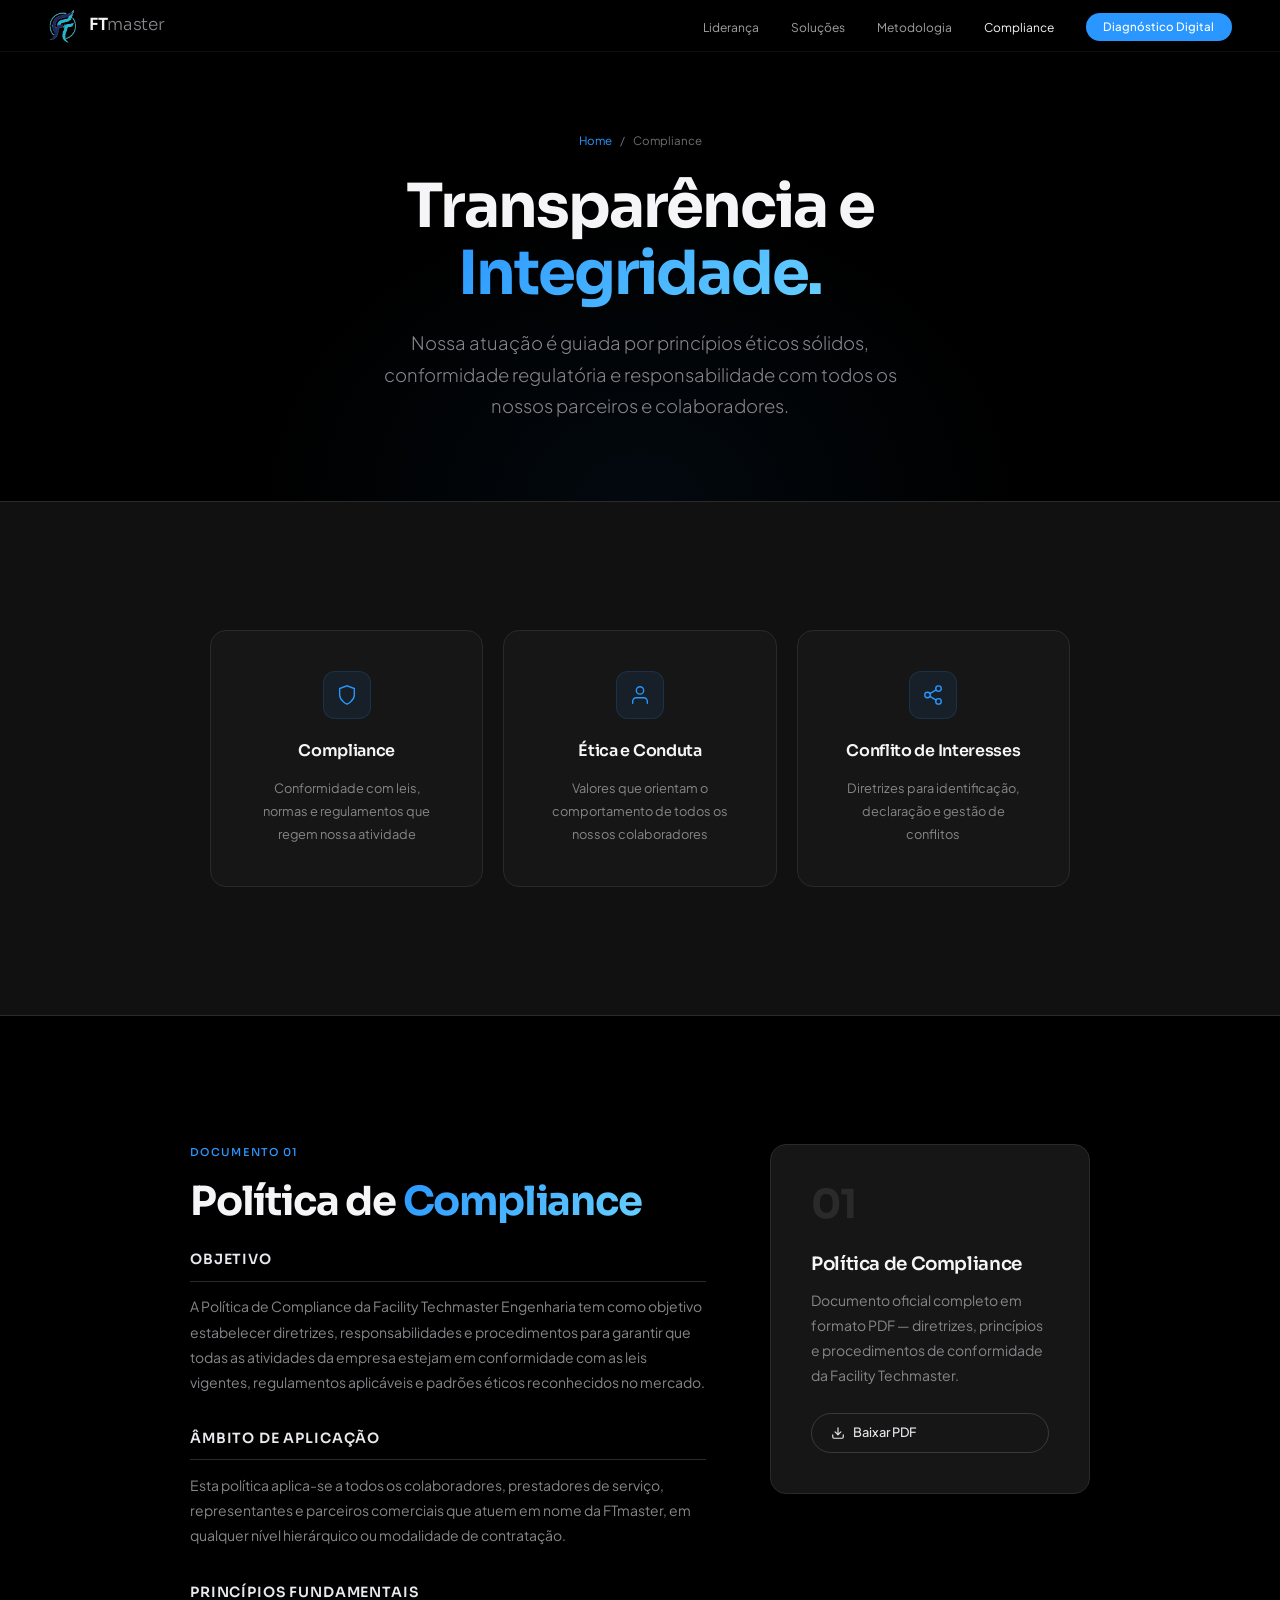
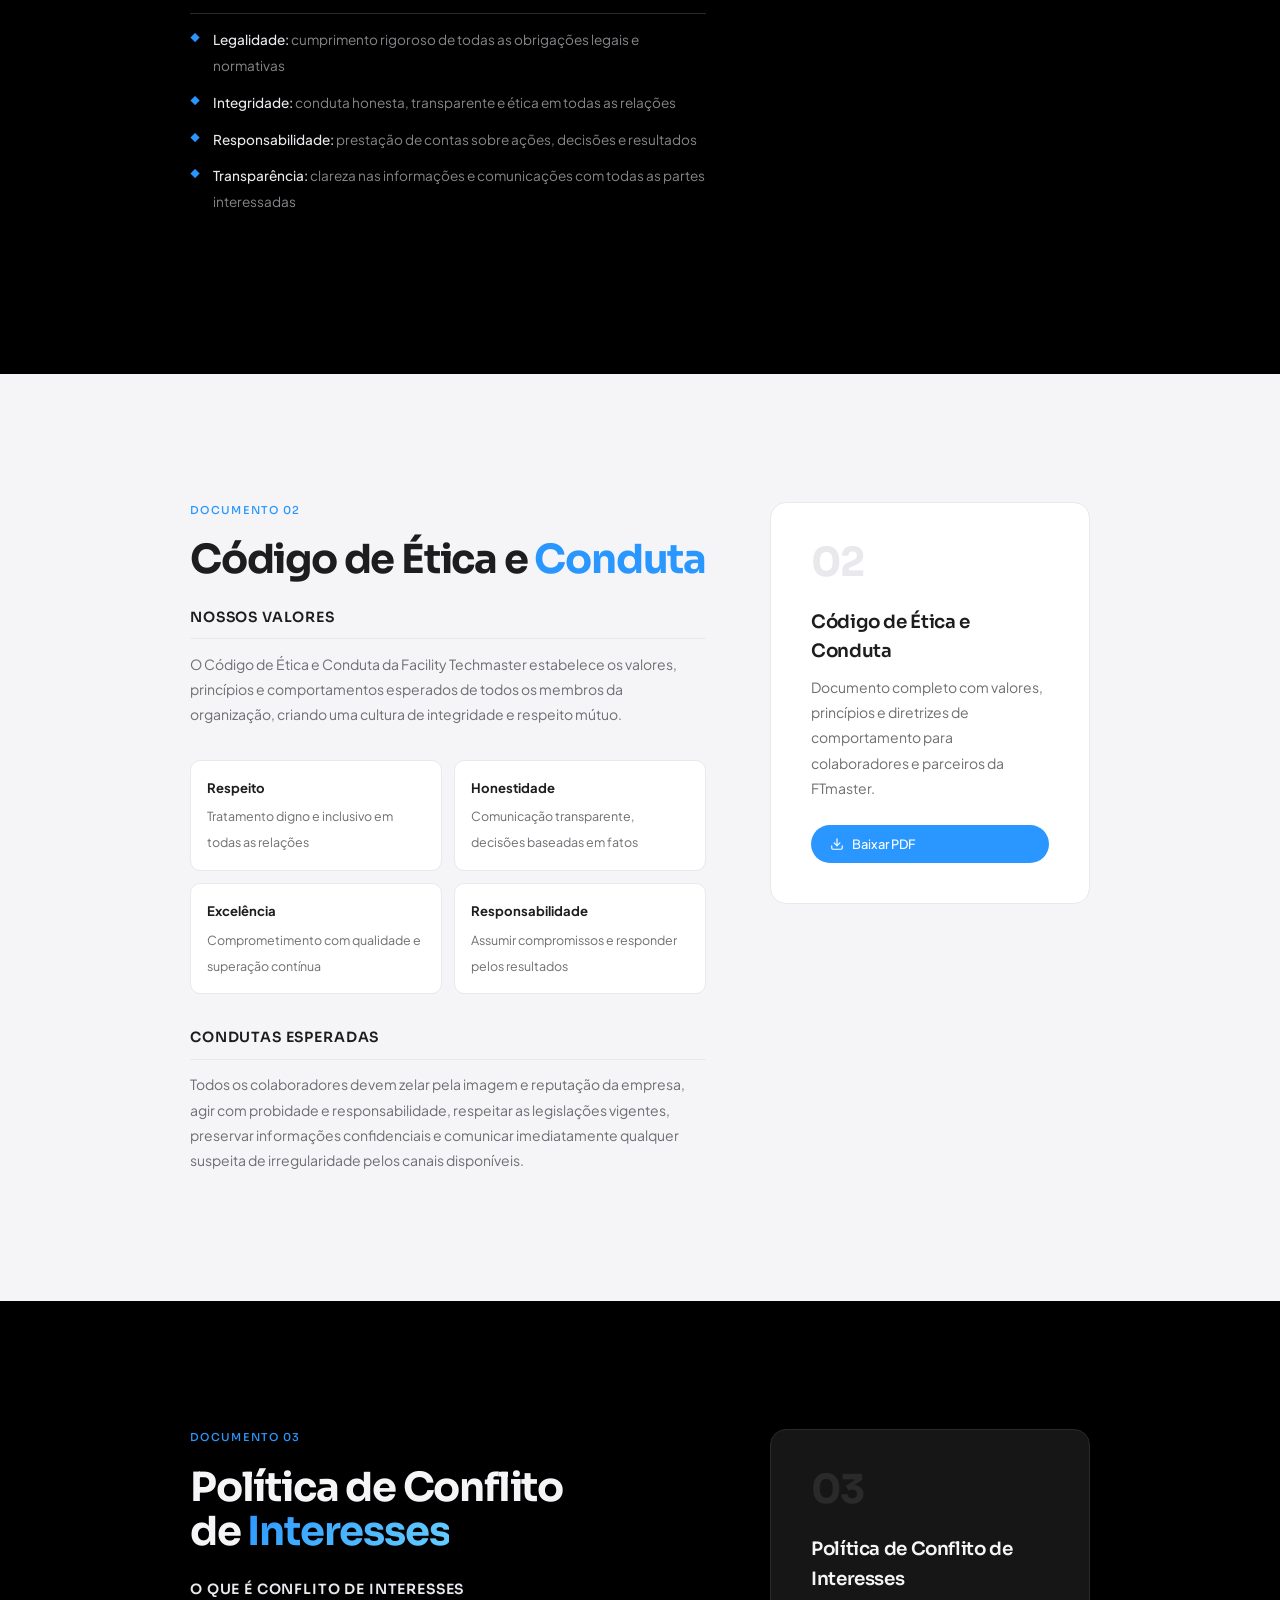
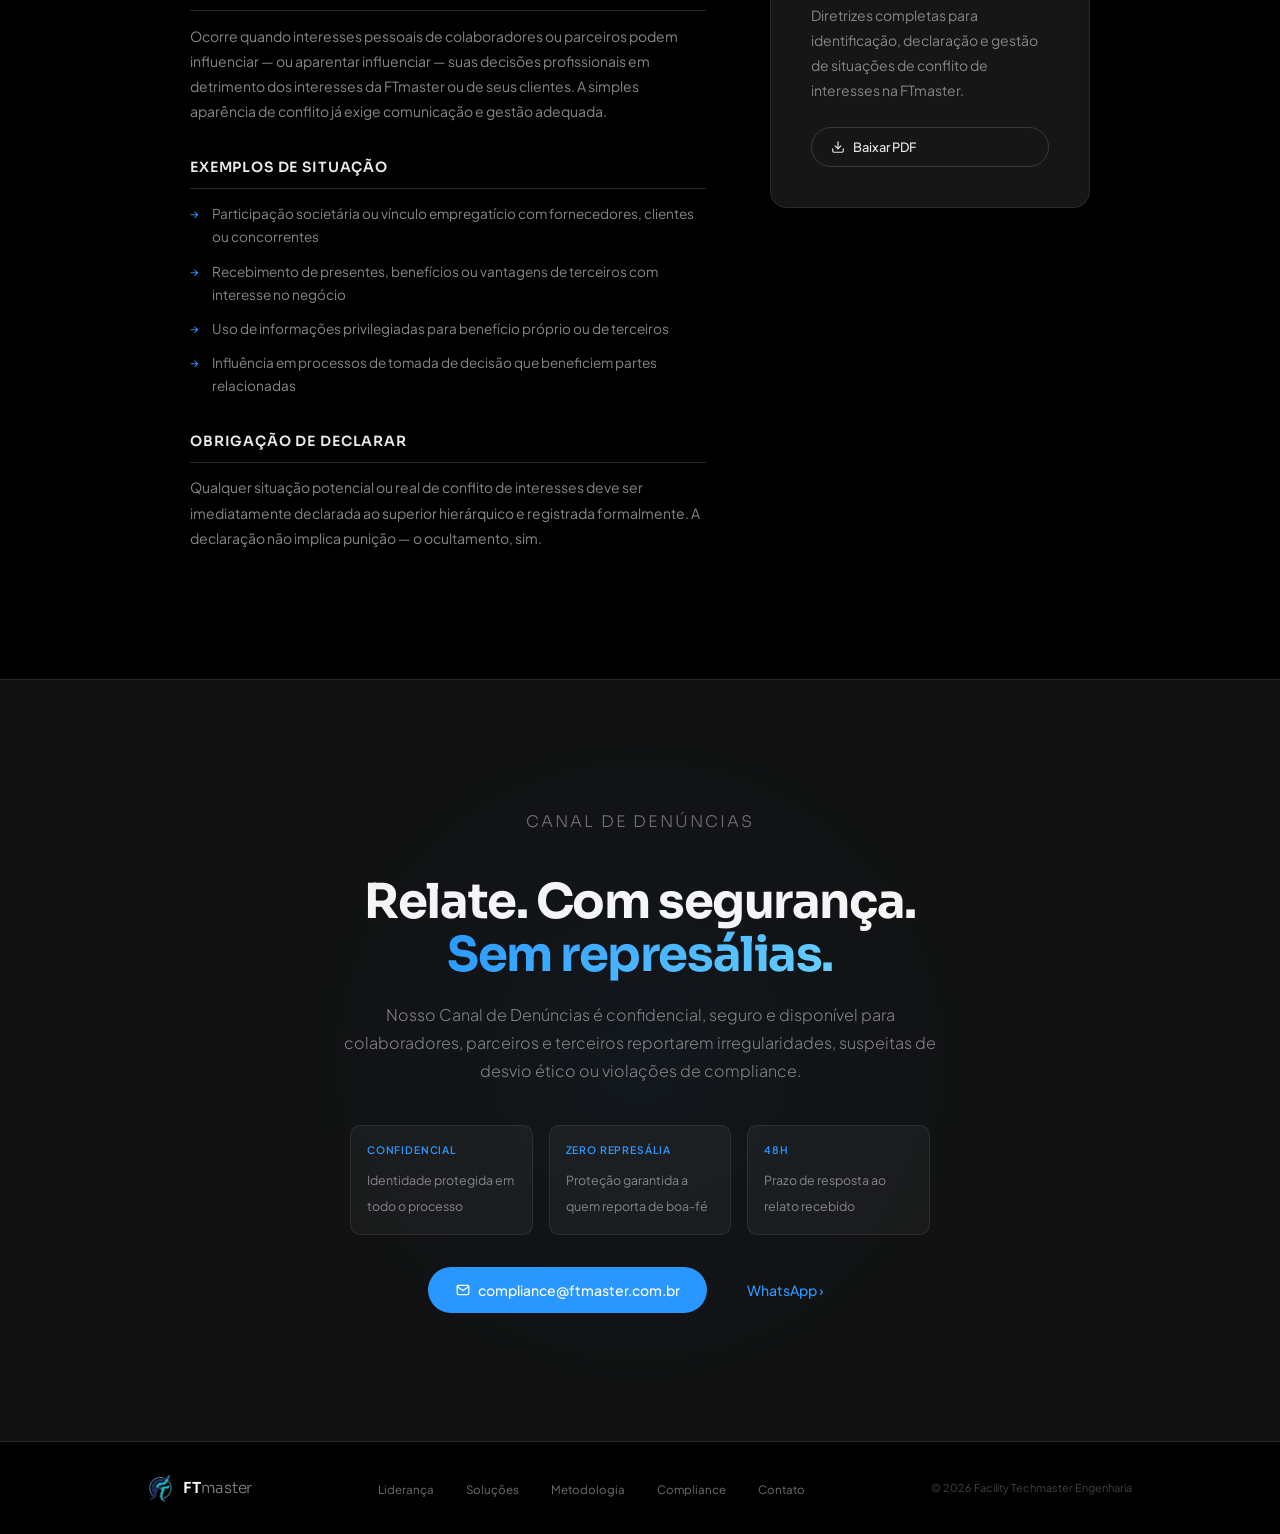
==== compliance.html @ 1e9ffedb "Reorganiza estrutura do projeto: proposta2 como site principal" ====
<!DOCTYPE html>
<html lang="pt-BR">
<head>
<meta charset="UTF-8">
<meta name="viewport" content="width=device-width, initial-scale=1.0">
<title>Compliance | FTmaster</title>
<meta name="description" content="Política de Compliance, Código de Ética e Conduta e Política de Conflito de Interesses da Facility Techmaster Engenharia.">
<link rel="preconnect" href="https://fonts.googleapis.com">
<link rel="preconnect" href="https://fonts.gstatic.com" crossorigin>
<link href="https://fonts.googleapis.com/css2?family=Sora:wght@300;400;500;600;700&family=Plus+Jakarta+Sans:ital,wght@0,300;0,400;0,500;0,600;1,400&display=swap" rel="stylesheet">
<link rel="stylesheet" href="styles.css">
</head>
<body>

<nav class="nav">
  <div class="nav-inner">
    <a href="index.html" class="nav-logo"><img src="assets/logo.png" alt="Logo FTmaster" width="34" height="34"><span class="nav-logo-text">FT<span>master</span></span></a>
    <ul class="nav-links">
      <li><a href="lideranca.html">Liderança</a></li>
      <li><a href="solucoes.html">Soluções</a></li>
      <li><a href="metodologia.html">Metodologia</a></li>
      <li><a href="compliance.html">Compliance</a></li>
      <li><a href="contato.html" class="nav-cta">Diagnóstico Digital</a></li>
    </ul>
    <button class="nav-hamburger" onclick="toggleMenu()" aria-label="Menu"><span></span><span></span><span></span></button>
  </div>
</nav>

<div class="mobile-overlay" id="mobileMenu">
  <button class="mobile-close" onclick="toggleMenu()">&times;</button>
  <a href="lideranca.html">Liderança</a><a href="solucoes.html">Soluções</a><a href="metodologia.html">Metodologia</a><a href="compliance.html">Compliance</a><a href="contato.html">Diagnóstico Digital</a>
</div>

<!-- PAGE HERO -->
<section class="page-hero">
  <div class="page-hero__inner">
    <nav class="breadcrumb"><a href="index.html">Home</a><span>/</span><span>Compliance</span></nav>
    <h1>Transparência e<br><span class="gradient-text">Integridade.</span></h1>
    <p>Nossa atuação é guiada por princípios éticos sólidos, conformidade regulatória e responsabilidade com todos os nossos parceiros e colaboradores.</p>
  </div>
</section>

<!-- PILARES (3 cards) -->
<section class="section-mid">
  <div class="container">
    <div style="display:grid; grid-template-columns: repeat(3, 1fr); gap: 1.25rem; max-width: 860px; margin: 0 auto;">
      <div class="leader-card fade-in fd1" style="text-align:center;">
        <div style="width:48px;height:48px;background:var(--accent-subtle);border:0.5px solid var(--accent-border);border-radius:12px;display:flex;align-items:center;justify-content:center;margin: 0 auto 1.2rem;">
          <svg width="22" height="22" viewBox="0 0 24 24" fill="none" stroke="var(--accent)" stroke-width="1.5" stroke-linecap="round"><path d="M12 22s8-4 8-10V5l-8-3-8 3v7c0 6 8 10 8 10z"/></svg>
        </div>
        <h3 style="font-size:1rem;">Compliance</h3>
        <p style="font-size:0.8rem;">Conformidade com leis, normas e regulamentos que regem nossa atividade</p>
      </div>
      <div class="leader-card fade-in fd2" style="text-align:center;">
        <div style="width:48px;height:48px;background:var(--accent-subtle);border:0.5px solid var(--accent-border);border-radius:12px;display:flex;align-items:center;justify-content:center;margin: 0 auto 1.2rem;">
          <svg width="22" height="22" viewBox="0 0 24 24" fill="none" stroke="var(--accent)" stroke-width="1.5" stroke-linecap="round"><circle cx="12" cy="7" r="4"/><path d="M20 21v-2a4 4 0 0 0-4-4H8a4 4 0 0 0-4 4v2"/></svg>
        </div>
        <h3 style="font-size:1rem;">Ética e Conduta</h3>
        <p style="font-size:0.8rem;">Valores que orientam o comportamento de todos os nossos colaboradores</p>
      </div>
      <div class="leader-card fade-in fd3" style="text-align:center;">
        <div style="width:48px;height:48px;background:var(--accent-subtle);border:0.5px solid var(--accent-border);border-radius:12px;display:flex;align-items:center;justify-content:center;margin: 0 auto 1.2rem;">
          <svg width="22" height="22" viewBox="0 0 24 24" fill="none" stroke="var(--accent)" stroke-width="1.5" stroke-linecap="round"><circle cx="18" cy="5" r="3"/><circle cx="6" cy="12" r="3"/><circle cx="18" cy="19" r="3"/><line x1="8.59" y1="13.51" x2="15.42" y2="17.49"/><line x1="15.41" y1="6.51" x2="8.59" y2="10.49"/></svg>
        </div>
        <h3 style="font-size:1rem;">Conflito de Interesses</h3>
        <p style="font-size:0.8rem;">Diretrizes para identificação, declaração e gestão de conflitos</p>
      </div>
    </div>
  </div>
</section>

<!-- POLITICA DE COMPLIANCE -->
<section class="section-dark" id="compliance">
  <div class="container">
    <div style="display:grid; grid-template-columns: 1fr 320px; gap: 4rem; align-items: start; max-width: 900px; margin: 0 auto;">
      <div class="fade-in">
        <p class="overline">Documento 01</p>
        <h2 style="font-family:var(--font-heading); font-size: clamp(1.8rem, 3.5vw, 2.5rem); font-weight:700; color:var(--gray-100); letter-spacing:-0.03em; line-height:1.1; margin-bottom:1.5rem;">Política de <span class="gradient-text">Compliance</span></h2>

        <h3 style="font-family:var(--font-heading);font-size:0.88rem;font-weight:600;color:var(--gray-200);text-transform:uppercase;letter-spacing:0.06em;margin-bottom:0.8rem;padding-bottom:0.6rem;border-bottom:0.5px solid var(--dark-border);">Objetivo</h3>
        <p style="font-size:0.875rem;line-height:1.8;color:var(--gray-500);margin-bottom:2rem;">A Política de Compliance da Facility Techmaster Engenharia tem como objetivo estabelecer diretrizes, responsabilidades e procedimentos para garantir que todas as atividades da empresa estejam em conformidade com as leis vigentes, regulamentos aplicáveis e padrões éticos reconhecidos no mercado.</p>

        <h3 style="font-family:var(--font-heading);font-size:0.88rem;font-weight:600;color:var(--gray-200);text-transform:uppercase;letter-spacing:0.06em;margin-bottom:0.8rem;padding-bottom:0.6rem;border-bottom:0.5px solid var(--dark-border);">Âmbito de Aplicação</h3>
        <p style="font-size:0.875rem;line-height:1.8;color:var(--gray-500);margin-bottom:2rem;">Esta política aplica-se a todos os colaboradores, prestadores de serviço, representantes e parceiros comerciais que atuem em nome da FTmaster, em qualquer nível hierárquico ou modalidade de contratação.</p>

        <h3 style="font-family:var(--font-heading);font-size:0.88rem;font-weight:600;color:var(--gray-200);text-transform:uppercase;letter-spacing:0.06em;margin-bottom:0.8rem;padding-bottom:0.6rem;border-bottom:0.5px solid var(--dark-border);">Princípios Fundamentais</h3>
        <div style="display:grid;gap:0.7rem;margin-bottom:2rem;">
          <div style="display:flex;gap:0.8rem;align-items:flex-start;">
            <span style="color:var(--accent);font-size:0.75rem;padding-top:2px;">◆</span>
            <div><strong style="font-size:0.85rem;color:var(--gray-200);font-weight:500;">Legalidade:</strong><span style="font-size:0.85rem;color:var(--gray-500);"> cumprimento rigoroso de todas as obrigações legais e normativas</span></div>
          </div>
          <div style="display:flex;gap:0.8rem;align-items:flex-start;">
            <span style="color:var(--accent);font-size:0.75rem;padding-top:2px;">◆</span>
            <div><strong style="font-size:0.85rem;color:var(--gray-200);font-weight:500;">Integridade:</strong><span style="font-size:0.85rem;color:var(--gray-500);"> conduta honesta, transparente e ética em todas as relações</span></div>
          </div>
          <div style="display:flex;gap:0.8rem;align-items:flex-start;">
            <span style="color:var(--accent);font-size:0.75rem;padding-top:2px;">◆</span>
            <div><strong style="font-size:0.85rem;color:var(--gray-200);font-weight:500;">Responsabilidade:</strong><span style="font-size:0.85rem;color:var(--gray-500);"> prestação de contas sobre ações, decisões e resultados</span></div>
          </div>
          <div style="display:flex;gap:0.8rem;align-items:flex-start;">
            <span style="color:var(--accent);font-size:0.75rem;padding-top:2px;">◆</span>
            <div><strong style="font-size:0.85rem;color:var(--gray-200);font-weight:500;">Transparência:</strong><span style="font-size:0.85rem;color:var(--gray-500);"> clareza nas informações e comunicações com todas as partes interessadas</span></div>
          </div>
        </div>
      </div>

      <div class="fade-in fd2">
        <div class="doc-card">
          <div class="doc-card__num">01</div>
          <h3>Política de Compliance</h3>
          <p>Documento oficial completo em formato PDF — diretrizes, princípios e procedimentos de conformidade da Facility Techmaster.</p>
          <a href="assets/politica-compliance.pdf" download class="btn-outline-light">
            <svg width="14" height="14" viewBox="0 0 24 24" fill="none" stroke="currentColor" stroke-width="2" stroke-linecap="round"><path d="M21 15v4a2 2 0 0 1-2 2H5a2 2 0 0 1-2-2v-4"/><polyline points="7 10 12 15 17 10"/><line x1="12" y1="15" x2="12" y2="3"/></svg>
            Baixar PDF
          </a>
        </div>
      </div>
    </div>
  </div>
</section>

<!-- CÓDIGO DE ÉTICA -->
<section class="section-light" id="etica">
  <div class="container">
    <div style="display:grid; grid-template-columns: 1fr 320px; gap: 4rem; align-items: start; max-width: 900px; margin: 0 auto;">
      <div class="fade-in">
        <p class="overline" style="color:var(--accent);">Documento 02</p>
        <h2 style="font-family:var(--font-heading); font-size: clamp(1.8rem, 3.5vw, 2.5rem); font-weight:700; color:var(--near-black); letter-spacing:-0.03em; line-height:1.1; margin-bottom:1.5rem;">Código de Ética e <span class="accent-color">Conduta</span></h2>

        <h3 style="font-family:var(--font-heading);font-size:0.88rem;font-weight:600;color:var(--near-black);text-transform:uppercase;letter-spacing:0.06em;margin-bottom:0.8rem;padding-bottom:0.6rem;border-bottom:0.5px solid var(--gray-200);">Nossos Valores</h3>
        <p style="font-size:0.875rem;line-height:1.8;color:var(--gray-600);margin-bottom:2rem;">O Código de Ética e Conduta da Facility Techmaster estabelece os valores, princípios e comportamentos esperados de todos os membros da organização, criando uma cultura de integridade e respeito mútuo.</p>

        <div style="display:grid;grid-template-columns: 1fr 1fr;gap:0.8rem;margin-bottom:2rem;">
          <div style="padding:1rem;background:var(--pure-white);border:0.5px solid var(--gray-200);border-radius:10px;">
            <strong style="font-size:0.82rem;color:var(--near-black);display:block;margin-bottom:0.3rem;">Respeito</strong>
            <span style="font-size:0.78rem;color:var(--gray-600);">Tratamento digno e inclusivo em todas as relações</span>
          </div>
          <div style="padding:1rem;background:var(--pure-white);border:0.5px solid var(--gray-200);border-radius:10px;">
            <strong style="font-size:0.82rem;color:var(--near-black);display:block;margin-bottom:0.3rem;">Honestidade</strong>
            <span style="font-size:0.78rem;color:var(--gray-600);">Comunicação transparente, decisões baseadas em fatos</span>
          </div>
          <div style="padding:1rem;background:var(--pure-white);border:0.5px solid var(--gray-200);border-radius:10px;">
            <strong style="font-size:0.82rem;color:var(--near-black);display:block;margin-bottom:0.3rem;">Excelência</strong>
            <span style="font-size:0.78rem;color:var(--gray-600);">Comprometimento com qualidade e superação contínua</span>
          </div>
          <div style="padding:1rem;background:var(--pure-white);border:0.5px solid var(--gray-200);border-radius:10px;">
            <strong style="font-size:0.82rem;color:var(--near-black);display:block;margin-bottom:0.3rem;">Responsabilidade</strong>
            <span style="font-size:0.78rem;color:var(--gray-600);">Assumir compromissos e responder pelos resultados</span>
          </div>
        </div>

        <h3 style="font-family:var(--font-heading);font-size:0.88rem;font-weight:600;color:var(--near-black);text-transform:uppercase;letter-spacing:0.06em;margin-bottom:0.8rem;padding-bottom:0.6rem;border-bottom:0.5px solid var(--gray-200);">Condutas esperadas</h3>
        <p style="font-size:0.875rem;line-height:1.8;color:var(--gray-600);">Todos os colaboradores devem zelar pela imagem e reputação da empresa, agir com probidade e responsabilidade, respeitar as legislações vigentes, preservar informações confidenciais e comunicar imediatamente qualquer suspeita de irregularidade pelos canais disponíveis.</p>
      </div>

      <div class="fade-in fd2">
        <div class="doc-card" style="background:var(--pure-white);border-color:var(--gray-200);">
          <div class="doc-card__num" style="color:var(--gray-200);">02</div>
          <h3 style="color:var(--near-black);">Código de Ética e Conduta</h3>
          <p style="color:var(--gray-600);">Documento completo com valores, princípios e diretrizes de comportamento para colaboradores e parceiros da FTmaster.</p>
          <a href="assets/codigo-etica-conduta.pdf" download class="btn-fill" style="font-size:0.8rem;padding:0.55rem 1.2rem;">
            <svg width="14" height="14" viewBox="0 0 24 24" fill="none" stroke="currentColor" stroke-width="2" stroke-linecap="round"><path d="M21 15v4a2 2 0 0 1-2 2H5a2 2 0 0 1-2-2v-4"/><polyline points="7 10 12 15 17 10"/><line x1="12" y1="15" x2="12" y2="3"/></svg>
            Baixar PDF
          </a>
        </div>
      </div>
    </div>
  </div>
</section>

<!-- CONFLITO DE INTERESSES -->
<section class="section-dark" id="conflito">
  <div class="container">
    <div style="display:grid; grid-template-columns: 1fr 320px; gap: 4rem; align-items: start; max-width: 900px; margin: 0 auto;">
      <div class="fade-in">
        <p class="overline">Documento 03</p>
        <h2 style="font-family:var(--font-heading); font-size: clamp(1.8rem, 3.5vw, 2.5rem); font-weight:700; color:var(--gray-100); letter-spacing:-0.03em; line-height:1.1; margin-bottom:1.5rem;">Política de Conflito<br>de <span class="gradient-text">Interesses</span></h2>

        <h3 style="font-family:var(--font-heading);font-size:0.88rem;font-weight:600;color:var(--gray-200);text-transform:uppercase;letter-spacing:0.06em;margin-bottom:0.8rem;padding-bottom:0.6rem;border-bottom:0.5px solid var(--dark-border);">O que é conflito de interesses</h3>
        <p style="font-size:0.875rem;line-height:1.8;color:var(--gray-500);margin-bottom:2rem;">Ocorre quando interesses pessoais de colaboradores ou parceiros podem influenciar — ou aparentar influenciar — suas decisões profissionais em detrimento dos interesses da FTmaster ou de seus clientes. A simples aparência de conflito já exige comunicação e gestão adequada.</p>

        <h3 style="font-family:var(--font-heading);font-size:0.88rem;font-weight:600;color:var(--gray-200);text-transform:uppercase;letter-spacing:0.06em;margin-bottom:0.8rem;padding-bottom:0.6rem;border-bottom:0.5px solid var(--dark-border);">Exemplos de situação</h3>
        <div style="display:grid;gap:0.7rem;margin-bottom:2rem;">
          <div style="display:flex;gap:0.8rem;align-items:flex-start;"><span style="color:var(--accent);font-size:0.75rem;padding-top:2px;">→</span><p style="font-size:0.85rem;line-height:1.7;color:var(--gray-500);margin:0;">Participação societária ou vínculo empregatício com fornecedores, clientes ou concorrentes</p></div>
          <div style="display:flex;gap:0.8rem;align-items:flex-start;"><span style="color:var(--accent);font-size:0.75rem;padding-top:2px;">→</span><p style="font-size:0.85rem;line-height:1.7;color:var(--gray-500);margin:0;">Recebimento de presentes, benefícios ou vantagens de terceiros com interesse no negócio</p></div>
          <div style="display:flex;gap:0.8rem;align-items:flex-start;"><span style="color:var(--accent);font-size:0.75rem;padding-top:2px;">→</span><p style="font-size:0.85rem;line-height:1.7;color:var(--gray-500);margin:0;">Uso de informações privilegiadas para benefício próprio ou de terceiros</p></div>
          <div style="display:flex;gap:0.8rem;align-items:flex-start;"><span style="color:var(--accent);font-size:0.75rem;padding-top:2px;">→</span><p style="font-size:0.85rem;line-height:1.7;color:var(--gray-500);margin:0;">Influência em processos de tomada de decisão que beneficiem partes relacionadas</p></div>
        </div>

        <h3 style="font-family:var(--font-heading);font-size:0.88rem;font-weight:600;color:var(--gray-200);text-transform:uppercase;letter-spacing:0.06em;margin-bottom:0.8rem;padding-bottom:0.6rem;border-bottom:0.5px solid var(--dark-border);">Obrigação de declarar</h3>
        <p style="font-size:0.875rem;line-height:1.8;color:var(--gray-500);">Qualquer situação potencial ou real de conflito de interesses deve ser imediatamente declarada ao superior hierárquico e registrada formalmente. A declaração não implica punição — o ocultamento, sim.</p>
      </div>

      <div class="fade-in fd2">
        <div class="doc-card">
          <div class="doc-card__num">03</div>
          <h3>Política de Conflito de Interesses</h3>
          <p>Diretrizes completas para identificação, declaração e gestão de situações de conflito de interesses na FTmaster.</p>
          <a href="assets/politica-conflito-interesses.pdf" download class="btn-outline-light">
            <svg width="14" height="14" viewBox="0 0 24 24" fill="none" stroke="currentColor" stroke-width="2" stroke-linecap="round"><path d="M21 15v4a2 2 0 0 1-2 2H5a2 2 0 0 1-2-2v-4"/><polyline points="7 10 12 15 17 10"/><line x1="12" y1="15" x2="12" y2="3"/></svg>
            Baixar PDF
          </a>
        </div>
      </div>
    </div>
  </div>
</section>

<!-- CANAL DE DENÚNCIAS -->
<section class="cta-section" id="canal">
  <div class="cta-inner fade-in">
    <p class="overline">Canal de Denúncias</p>
    <h2>Relate. Com segurança.<br><span class="gradient-text">Sem represálias.</span></h2>
    <p>Nosso Canal de Denúncias é confidencial, seguro e disponível para colaboradores, parceiros e terceiros reportarem irregularidades, suspeitas de desvio ético ou violações de compliance.</p>
    <div style="display:grid; grid-template-columns: repeat(3, 1fr); gap: 1rem; max-width: 580px; margin: 2rem auto; text-align:left;">
      <div style="padding:1rem;background:rgba(255,255,255,0.04);border:0.5px solid rgba(255,255,255,0.08);border-radius:10px;">
        <div style="font-size:0.65rem;font-weight:600;text-transform:uppercase;letter-spacing:0.08em;color:var(--accent);margin-bottom:0.5rem;">Confidencial</div>
        <span style="font-size:0.78rem;color:var(--gray-500);">Identidade protegida em todo o processo</span>
      </div>
      <div style="padding:1rem;background:rgba(255,255,255,0.04);border:0.5px solid rgba(255,255,255,0.08);border-radius:10px;">
        <div style="font-size:0.65rem;font-weight:600;text-transform:uppercase;letter-spacing:0.08em;color:var(--accent);margin-bottom:0.5rem;">Zero Represália</div>
        <span style="font-size:0.78rem;color:var(--gray-500);">Proteção garantida a quem reporta de boa-fé</span>
      </div>
      <div style="padding:1rem;background:rgba(255,255,255,0.04);border:0.5px solid rgba(255,255,255,0.08);border-radius:10px;">
        <div style="font-size:0.65rem;font-weight:600;text-transform:uppercase;letter-spacing:0.08em;color:var(--accent);margin-bottom:0.5rem;">48h</div>
        <span style="font-size:0.78rem;color:var(--gray-500);">Prazo de resposta ao relato recebido</span>
      </div>
    </div>
    <div class="cta-actions">
      <a href="mailto:compliance@ftmaster.com.br" class="btn-fill">
        <svg viewBox="0 0 24 24" fill="none" stroke="currentColor" stroke-width="2" stroke-linecap="round" width="14" height="14"><path d="M4 4h16c1.1 0 2 .9 2 2v12c0 1.1-.9 2-2 2H4c-1.1 0-2-.9-2-2V6c0-1.1.9-2 2-2z"/><polyline points="22,6 12,13 2,6"/></svg>
        compliance@ftmaster.com.br
      </a>
      <a href="https://wa.me/5511999999999?text=Canal%20de%20Denúncias%20FTmaster" target="_blank" rel="noopener noreferrer" class="btn-ghost">WhatsApp ›</a>
    </div>
  </div>
</section>

<footer class="footer"><div class="container"><div class="footer-inner"><a href="index.html" class="footer-logo"><img src="assets/logo.png" alt="Logo FTmaster" width="28" height="28"><span class="footer-logo-text">FT<span>master</span></span></a><ul class="footer-links"><li><a href="lideranca.html">Liderança</a></li><li><a href="solucoes.html">Soluções</a></li><li><a href="metodologia.html">Metodologia</a></li><li><a href="compliance.html">Compliance</a></li><li><a href="contato.html">Contato</a></li></ul><span class="footer-copy">&copy; 2026 Facility Techmaster Engenharia</span></div></div></footer>
<script src="script.js"></script>
</body>
</html>
---- styles.css ----
/* ============================================================
   FTmaster — Proposta 2 — Design System
   Tema: Apple-inspired, dark-first, premium B2B
   Fontes: Sora (headings) + Plus Jakarta Sans (body)
   Accent: #2997ff (azul Apple)
   ============================================================ */

:root {
  --black:          #000000;
  --near-black:     #1d1d1f;
  --dark-surface:   #111111;
  --dark-card:      #161616;
  --dark-card-2:    #1c1c1e;
  --dark-border:    #2a2a2a;
  --gray-700:       #424245;
  --gray-600:       #6e6e73;
  --gray-500:       #86868b;
  --gray-400:       #a1a1a6;
  --gray-300:       #d2d2d7;
  --gray-200:       #e8e8ed;
  --gray-100:       #f5f5f7;
  --white:          #fbfbfd;
  --pure-white:     #ffffff;
  --accent:         #2997ff;
  --accent-hover:   #60b3ff;
  --accent-subtle:  rgba(41, 151, 255, 0.08);
  --accent-border:  rgba(41, 151, 255, 0.15);
  --success:        #30d158;
  --warning:        #ffd60a;

  --font-heading: 'Sora', -apple-system, BlinkMacSystemFont, sans-serif;
  --font-body:    'Plus Jakarta Sans', -apple-system, BlinkMacSystemFont, sans-serif;

  --ease:     cubic-bezier(0.25, 0.46, 0.45, 0.94);
  --ease-out: cubic-bezier(0.16, 1, 0.3, 1);

  --nav-h:    52px;
  --radius-sm: 8px;
  --radius-md: 12px;
  --radius-lg: 16px;
  --radius-xl: 20px;
  --radius-pill: 980px;
}

/* ── Reset ── */
*, *::before, *::after { margin: 0; padding: 0; box-sizing: border-box; }
html { scroll-behavior: smooth; font-size: 16px; }
body {
  font-family: var(--font-body);
  font-weight: 400;
  line-height: 1.6;
  -webkit-font-smoothing: antialiased;
  -moz-osx-font-smoothing: grayscale;
  overflow-x: hidden;
  background: var(--black);
  color: var(--gray-300);
}
::selection { background: rgba(41, 151, 255, 0.25); color: var(--white); }
img { max-width: 100%; display: block; }
a { text-decoration: none; color: inherit; }
button { cursor: pointer; font-family: var(--font-body); }
ul { list-style: none; }

/* ── Container ── */
.container {
  max-width: 1080px;
  margin: 0 auto;
  padding: 0 clamp(1.5rem, 4vw, 3rem);
}

/* ── Scroll Reveal (Progressive Enhancement) ── */
.js-ready .fade-in {
  opacity: 0;
  transform: translateY(24px);
  transition: opacity 0.75s var(--ease), transform 0.75s var(--ease);
}
.js-ready .fade-in.visible { opacity: 1; transform: translateY(0); }
.js-ready .fd1 { transition-delay: 0.06s; }
.js-ready .fd2 { transition-delay: 0.13s; }
.js-ready .fd3 { transition-delay: 0.20s; }
.js-ready .fd4 { transition-delay: 0.27s; }

/* ── Keyframes ── */
@keyframes fadeUp {
  from { opacity: 0; transform: translateY(20px); }
  to   { opacity: 1; transform: translateY(0); }
}
@keyframes scrollPulse {
  0%,100% { opacity: 0.6; transform: scaleY(1); }
  50%     { opacity: 0.15; transform: scaleY(0.5); }
}
@keyframes glowPulse {
  0%,100% { opacity: 0.5; }
  50%     { opacity: 0.2; }
}

/* ════════════════════════════════════════════
   NAV
════════════════════════════════════════════ */
.nav {
  position: fixed;
  top: 0; width: 100%;
  z-index: 1000;
}
.nav-inner {
  height: var(--nav-h);
  display: flex;
  align-items: center;
  justify-content: space-between;
  background: rgba(0, 0, 0, 0.82);
  backdrop-filter: saturate(180%) blur(20px);
  -webkit-backdrop-filter: saturate(180%) blur(20px);
  padding: 0 clamp(1.5rem, 4vw, 3rem);
  border-bottom: 0.5px solid rgba(255,255,255,0.06);
  transition: background 0.3s;
}
.nav-logo {
  display: flex;
  align-items: center;
  gap: 0.6rem;
}
.nav-logo img {
  height: 34px;
  width: auto;
}
.nav-logo-text {
  font-family: var(--font-heading);
  font-weight: 600;
  font-size: 1.05rem;
  color: var(--gray-100);
  letter-spacing: -0.02em;
}
.nav-logo-text span { font-weight: 300; color: var(--gray-500); }

.nav-links {
  display: flex;
  align-items: center;
  gap: 2rem;
}
.nav-links a {
  font-size: 0.75rem;
  font-weight: 400;
  color: var(--gray-400);
  transition: color 0.25s;
}
.nav-links a:hover,
.nav-links a.active { color: var(--gray-100); }

.nav-cta {
  font-size: 0.72rem !important;
  font-weight: 500 !important;
  color: var(--pure-white) !important;
  background: var(--accent);
  padding: 0.4rem 1.1rem;
  border-radius: var(--radius-pill);
  transition: background 0.25s;
}
.nav-cta:hover { background: var(--accent-hover) !important; color: var(--pure-white) !important; }

.nav-hamburger {
  display: none;
  background: none;
  border: none;
  flex-direction: column;
  gap: 4.5px;
  padding: 6px;
}
.nav-hamburger span {
  width: 18px; height: 1px;
  background: var(--gray-300);
  border-radius: 1px;
  transition: all 0.25s;
}

/* Mobile Overlay */
.mobile-overlay {
  display: none;
  position: fixed;
  inset: 0;
  z-index: 9999;
  background: rgba(0,0,0,0.97);
  backdrop-filter: blur(24px);
  flex-direction: column;
  align-items: center;
  justify-content: center;
  gap: 2rem;
  opacity: 0;
  pointer-events: none;
  transition: opacity 0.3s;
}
.mobile-overlay.open { opacity: 1; pointer-events: all; display: flex; }
.mobile-overlay a {
  font-family: var(--font-heading);
  font-size: 1.5rem;
  font-weight: 600;
  color: var(--gray-200);
  transition: color 0.25s;
}
.mobile-overlay a:hover { color: var(--accent); }
.mobile-close {
  position: absolute;
  top: 1.2rem; right: 1.5rem;
  background: none; border: none;
  color: var(--gray-500);
  font-size: 2rem;
  line-height: 1;
}

/* ════════════════════════════════════════════
   TYPOGRAPHY UTILITIES
════════════════════════════════════════════ */
.overline {
  font-family: var(--font-heading);
  font-size: 0.68rem;
  font-weight: 500;
  letter-spacing: 0.12em;
  text-transform: uppercase;
  color: var(--accent);
  margin-bottom: 1.2rem;
  display: block;
}
.gradient-text {
  background: linear-gradient(135deg, var(--accent), #68d0ff);
  -webkit-background-clip: text;
  -webkit-text-fill-color: transparent;
  background-clip: text;
}
.accent-color { color: var(--accent); }

/* ════════════════════════════════════════════
   BUTTONS
════════════════════════════════════════════ */
.btn-fill {
  display: inline-flex;
  align-items: center;
  gap: 0.5rem;
  font-family: var(--font-body);
  font-size: 0.875rem;
  font-weight: 500;
  color: var(--pure-white);
  background: var(--accent);
  border: none;
  padding: 0.75rem 1.7rem;
  border-radius: var(--radius-pill);
  transition: background 0.3s var(--ease), transform 0.3s var(--ease);
}
.btn-fill:hover { background: var(--accent-hover); transform: scale(1.02); }
.btn-fill svg { width: 14px; height: 14px; transition: transform 0.3s; }
.btn-fill:hover svg { transform: translateX(2px); }

.btn-ghost {
  display: inline-flex;
  align-items: center;
  gap: 0.5rem;
  font-family: var(--font-body);
  font-size: 0.875rem;
  font-weight: 500;
  color: var(--accent);
  background: transparent;
  border: none;
  padding: 0.75rem 1.7rem;
  border-radius: var(--radius-pill);
  transition: color 0.25s;
}
.btn-ghost:hover { color: var(--accent-hover); }

.btn-outline-light {
  display: inline-flex;
  align-items: center;
  gap: 0.5rem;
  font-family: var(--font-body);
  font-size: 0.875rem;
  font-weight: 500;
  color: var(--gray-200);
  background: transparent;
  border: 0.5px solid rgba(255,255,255,0.15);
  padding: 0.75rem 1.7rem;
  border-radius: var(--radius-pill);
  transition: all 0.25s;
}
.btn-outline-light:hover { border-color: rgba(255,255,255,0.35); color: var(--white); }

/* ════════════════════════════════════════════
   HERO (Home)
════════════════════════════════════════════ */
.hero {
  min-height: 100vh;
  display: flex;
  align-items: center;
  justify-content: center;
  text-align: center;
  position: relative;
  background: var(--black);
  overflow: hidden;
  padding-top: var(--nav-h);
}
.hero::after {
  content: '';
  position: absolute;
  bottom: 0; left: 50%;
  transform: translateX(-50%);
  width: 70%; height: 55%;
  background: radial-gradient(ellipse at center bottom, rgba(41, 151, 255, 0.07), transparent 70%);
  pointer-events: none;
}
.hero-content {
  position: relative;
  z-index: 1;
  max-width: 820px;
  padding: 0 1.5rem;
}
.hero-eyebrow {
  font-family: var(--font-heading);
  font-size: 0.72rem;
  font-weight: 500;
  letter-spacing: 0.1em;
  text-transform: uppercase;
  color: var(--gray-500);
  margin-bottom: 1.8rem;
  animation: fadeUp 0.7s var(--ease-out) both;
}
.hero h1 {
  font-family: var(--font-heading);
  font-size: clamp(2.8rem, 7vw, 5.2rem);
  font-weight: 700;
  color: var(--gray-100);
  line-height: 1.06;
  letter-spacing: -0.035em;
  margin-bottom: 1.5rem;
  animation: fadeUp 0.7s 0.08s var(--ease-out) both;
}
.hero-sub {
  font-size: clamp(1rem, 2vw, 1.2rem);
  font-weight: 300;
  color: var(--gray-500);
  line-height: 1.7;
  max-width: 560px;
  margin: 0 auto 2.5rem;
  animation: fadeUp 0.7s 0.16s var(--ease-out) both;
}
.hero-actions {
  display: flex;
  justify-content: center;
  gap: 0.85rem;
  flex-wrap: wrap;
  animation: fadeUp 0.7s 0.24s var(--ease-out) both;
}
.hero-scroll {
  position: absolute;
  bottom: 2.5rem; left: 50%;
  transform: translateX(-50%);
  animation: fadeUp 0.7s 0.5s var(--ease-out) both;
}
.hero-scroll span {
  display: block;
  width: 1px; height: 40px;
  background: linear-gradient(to bottom, var(--gray-700), transparent);
  margin: 0 auto;
  animation: scrollPulse 2s ease infinite;
}

/* ════════════════════════════════════════════
   METRICS BAR
════════════════════════════════════════════ */
.metrics-bar {
  background: var(--dark-surface);
  border-top: 0.5px solid var(--dark-border);
  border-bottom: 0.5px solid var(--dark-border);
  padding: 3rem 0;
}
.metrics-grid {
  display: grid;
  grid-template-columns: repeat(4, 1fr);
  gap: 2rem;
  text-align: center;
}
.metric h3 {
  font-family: var(--font-heading);
  font-size: clamp(1.6rem, 3vw, 2.5rem);
  font-weight: 600;
  color: var(--gray-100);
  letter-spacing: -0.03em;
  line-height: 1;
  margin-bottom: 0.5rem;
}
.metric h3 span { color: var(--accent); }
.metric p {
  font-size: 0.72rem;
  font-weight: 400;
  color: var(--gray-600);
  text-transform: uppercase;
  letter-spacing: 0.06em;
}

/* ════════════════════════════════════════════
   SECTION WRAPPERS
════════════════════════════════════════════ */
.section-dark {
  background: var(--black);
  padding: clamp(5rem, 10vw, 8rem) 0;
}
.section-mid {
  background: var(--dark-surface);
  border-top: 0.5px solid var(--dark-border);
  border-bottom: 0.5px solid var(--dark-border);
  padding: clamp(5rem, 10vw, 8rem) 0;
}
.section-light {
  background: var(--gray-100);
  padding: clamp(5rem, 10vw, 8rem) 0;
}
.section-header {
  text-align: center;
  max-width: 680px;
  margin: 0 auto 4.5rem;
}
.section-header h2 {
  font-family: var(--font-heading);
  font-size: clamp(2rem, 4.5vw, 3.2rem);
  font-weight: 700;
  letter-spacing: -0.03em;
  line-height: 1.1;
  margin-bottom: 1.2rem;
}
.section-dark .section-header h2 { color: var(--gray-100); }
.section-mid .section-header h2  { color: var(--gray-100); }
.section-light .section-header h2 { color: var(--near-black); }
.section-header p {
  font-size: 1.05rem;
  font-weight: 300;
  line-height: 1.7;
}
.section-dark .section-header p,
.section-mid .section-header p  { color: var(--gray-500); }
.section-light .section-header p { color: var(--gray-600); }

/* ════════════════════════════════════════════
   CARDS (Leader)
════════════════════════════════════════════ */
.leader-card {
  background: var(--dark-card);
  border: 0.5px solid var(--dark-border);
  border-radius: var(--radius-lg);
  padding: 2.5rem;
  transition: all 0.4s var(--ease);
}
.leader-card:hover {
  border-color: var(--accent-border);
  transform: translateY(-2px);
}
.leader-tag {
  display: inline-block;
  font-size: 0.65rem;
  font-weight: 500;
  letter-spacing: 0.1em;
  text-transform: uppercase;
  color: var(--accent);
  background: var(--accent-subtle);
  border: 0.5px solid var(--accent-border);
  padding: 0.35rem 0.9rem;
  border-radius: var(--radius-pill);
  margin-bottom: 1.5rem;
}
.leader-card h3 {
  font-family: var(--font-heading);
  font-size: 1.25rem;
  font-weight: 600;
  color: var(--gray-100);
  letter-spacing: -0.02em;
  margin-bottom: 0.8rem;
}
.leader-card p {
  font-size: 0.9rem;
  line-height: 1.8;
  color: var(--gray-500);
}
.leader-card strong { color: var(--gray-200); font-weight: 500; }
.leader-creds {
  display: flex;
  flex-wrap: wrap;
  gap: 0.5rem;
  margin-top: 1.5rem;
}
.leader-creds span {
  font-size: 0.68rem;
  color: var(--gray-400);
  background: rgba(255,255,255,0.04);
  padding: 0.32rem 0.8rem;
  border-radius: var(--radius-sm);
  border: 0.5px solid rgba(255,255,255,0.06);
}

/* ════════════════════════════════════════════
   SOLUTION CARDS (light bg)
════════════════════════════════════════════ */
.sol-card {
  background: var(--pure-white);
  border-radius: var(--radius-lg);
  padding: 2.5rem 2rem;
  border: 0.5px solid var(--gray-200);
  transition: all 0.4s var(--ease);
}
.sol-card:hover {
  transform: translateY(-4px);
  box-shadow: 0 16px 48px rgba(0,0,0,0.08);
}
.sol-num {
  font-family: var(--font-heading);
  font-size: 3.5rem;
  font-weight: 700;
  line-height: 1;
  color: var(--gray-200);
  letter-spacing: -0.04em;
  margin-bottom: 1.5rem;
}
.sol-card h3 {
  font-family: var(--font-heading);
  font-size: 1.2rem;
  font-weight: 600;
  color: var(--near-black);
  letter-spacing: -0.02em;
  margin-bottom: 0.3rem;
  line-height: 1.3;
}
.sol-sub {
  font-size: 0.68rem;
  font-weight: 500;
  letter-spacing: 0.06em;
  text-transform: uppercase;
  color: var(--accent);
  margin-bottom: 1.2rem;
}
.sol-card p {
  font-size: 0.875rem;
  line-height: 1.8;
  color: var(--gray-600);
}
.sol-tags {
  display: flex;
  flex-wrap: wrap;
  gap: 0.4rem;
  margin-top: 1.5rem;
}
.sol-tags span {
  font-size: 0.63rem;
  font-weight: 500;
  color: var(--gray-700);
  background: var(--gray-100);
  padding: 0.3rem 0.7rem;
  border-radius: 5px;
  border: 0.5px solid var(--gray-200);
}

/* ════════════════════════════════════════════
   METHODOLOGY TIMELINE
════════════════════════════════════════════ */
.method-timeline {
  max-width: 720px;
  margin: 0 auto;
  position: relative;
}
.method-timeline::before {
  content: '';
  position: absolute;
  left: 23px; top: 0; bottom: 0;
  width: 1px;
  background: linear-gradient(to bottom, transparent, var(--dark-border) 10%, var(--dark-border) 90%, transparent);
}
.m-step {
  display: grid;
  grid-template-columns: 48px 1fr;
  gap: 1.5rem;
  margin-bottom: 2.5rem;
  align-items: start;
}
.m-step-dot {
  width: 48px; height: 48px;
  border-radius: 50%;
  background: var(--dark-card);
  border: 0.5px solid var(--dark-border);
  display: flex;
  align-items: center;
  justify-content: center;
  font-family: var(--font-heading);
  font-size: 0.85rem;
  font-weight: 600;
  color: var(--accent);
  position: relative;
  z-index: 1;
  transition: all 0.35s;
}
.m-step:hover .m-step-dot {
  border-color: var(--accent);
  box-shadow: 0 0 0 5px var(--accent-subtle);
}
.m-step-content h3 {
  font-family: var(--font-heading);
  font-size: 1.1rem;
  font-weight: 600;
  color: var(--gray-100);
  margin-bottom: 0.5rem;
  padding-top: 0.15rem;
}
.m-step-content p {
  font-size: 0.875rem;
  line-height: 1.8;
  color: var(--gray-500);
}

/* ════════════════════════════════════════════
   ADVANTAGE CARD
════════════════════════════════════════════ */
.advantage-card {
  max-width: 720px;
  margin: 3.5rem auto 0;
  background: linear-gradient(135deg, rgba(41, 151, 255, 0.04), rgba(41, 151, 255, 0.01));
  border: 0.5px solid var(--accent-border);
  border-radius: var(--radius-lg);
  padding: 2.5rem;
  text-align: center;
}
.advantage-card h4 {
  font-family: var(--font-heading);
  font-size: 1.15rem;
  font-weight: 600;
  color: var(--gray-100);
  margin-bottom: 0.8rem;
}
.advantage-card p {
  font-size: 0.9rem;
  line-height: 1.8;
  color: var(--gray-400);
  max-width: 560px;
  margin: 0 auto;
}

/* ════════════════════════════════════════════
   CTA SECTION
════════════════════════════════════════════ */
.cta-section {
  background: var(--dark-surface);
  padding: clamp(5rem, 10vw, 8rem) 0;
  text-align: center;
  position: relative;
  border-top: 0.5px solid var(--dark-border);
}
.cta-section::before {
  content: '';
  position: absolute;
  top: 0; left: 50%;
  transform: translateX(-50%);
  width: 60%; height: 100%;
  background: radial-gradient(ellipse at center, rgba(41, 151, 255, 0.05), transparent 70%);
  pointer-events: none;
}
.cta-inner {
  position: relative;
  z-index: 1;
  max-width: 600px;
  margin: 0 auto;
}
.cta-inner .overline { color: var(--gray-600); }
.cta-inner h2 {
  font-family: var(--font-heading);
  font-size: clamp(2rem, 4vw, 3rem);
  font-weight: 700;
  color: var(--gray-100);
  letter-spacing: -0.03em;
  line-height: 1.1;
  margin-bottom: 1.2rem;
}
.cta-inner > p {
  font-size: 1rem;
  font-weight: 300;
  line-height: 1.75;
  color: var(--gray-500);
  margin-bottom: 2.5rem;
}
.cta-actions {
  display: flex;
  justify-content: center;
  gap: 0.85rem;
  flex-wrap: wrap;
}

/* ════════════════════════════════════════════
   COMPLIANCE DOC CARDS
════════════════════════════════════════════ */
.doc-card {
  background: var(--dark-card);
  border: 0.5px solid var(--dark-border);
  border-radius: var(--radius-lg);
  padding: 2.5rem;
  transition: all 0.4s var(--ease);
  display: flex;
  flex-direction: column;
}
.doc-card:hover {
  border-color: var(--accent-border);
  transform: translateY(-2px);
}
.doc-card__num {
  font-family: var(--font-heading);
  font-size: 2.5rem;
  font-weight: 700;
  color: var(--dark-border);
  letter-spacing: -0.04em;
  margin-bottom: 1.5rem;
  line-height: 1;
}
.doc-card h3 {
  font-family: var(--font-heading);
  font-size: 1.15rem;
  font-weight: 600;
  color: var(--gray-100);
  margin-bottom: 0.6rem;
  letter-spacing: -0.02em;
}
.doc-card p {
  font-size: 0.875rem;
  line-height: 1.8;
  color: var(--gray-500);
  flex: 1;
  margin-bottom: 1.5rem;
}
.doc-card .btn-outline-light { font-size: 0.8rem; padding: 0.55rem 1.2rem; }

/* ════════════════════════════════════════════
   CONTACT FORM
════════════════════════════════════════════ */
.contact-grid {
  display: grid;
  grid-template-columns: 1fr 1.2fr;
  gap: 4rem;
  align-items: start;
}
.contact-info h2 {
  font-family: var(--font-heading);
  font-size: clamp(1.8rem, 3.5vw, 2.8rem);
  font-weight: 700;
  color: var(--gray-100);
  letter-spacing: -0.03em;
  line-height: 1.1;
  margin-bottom: 1.2rem;
}
.contact-info > p {
  font-size: 0.9rem;
  line-height: 1.8;
  color: var(--gray-500);
  margin-bottom: 2.5rem;
}
.contact-item {
  display: flex;
  align-items: flex-start;
  gap: 1rem;
  margin-bottom: 1.5rem;
}
.contact-item__icon {
  width: 36px; height: 36px;
  flex-shrink: 0;
  display: flex;
  align-items: center;
  justify-content: center;
  background: var(--accent-subtle);
  border: 0.5px solid var(--accent-border);
  border-radius: var(--radius-sm);
}
.contact-item__icon svg {
  width: 16px; height: 16px;
  stroke: var(--accent);
  fill: none;
  stroke-width: 1.8;
}
.contact-item h4 {
  font-size: 0.72rem;
  font-weight: 500;
  text-transform: uppercase;
  letter-spacing: 0.08em;
  color: var(--gray-600);
  margin-bottom: 0.2rem;
}
.contact-item p {
  font-size: 0.875rem;
  color: var(--gray-300);
}

.contact-form {
  background: var(--dark-card);
  border: 0.5px solid var(--dark-border);
  border-radius: var(--radius-xl);
  padding: 2.5rem;
}
.form-group { margin-bottom: 1.25rem; }
.form-group label {
  display: block;
  font-size: 0.72rem;
  font-weight: 500;
  text-transform: uppercase;
  letter-spacing: 0.06em;
  color: var(--gray-500);
  margin-bottom: 0.5rem;
}
.form-group input,
.form-group select,
.form-group textarea {
  width: 100%;
  padding: 0.75rem 1rem;
  background: rgba(255,255,255,0.04);
  border: 0.5px solid var(--dark-border);
  border-radius: var(--radius-md);
  font-size: 0.875rem;
  color: var(--gray-200);
  font-family: var(--font-body);
  transition: border-color 0.2s, box-shadow 0.2s;
}
.form-group input::placeholder,
.form-group textarea::placeholder { color: var(--gray-700); }
.form-group input:focus,
.form-group select:focus,
.form-group textarea:focus {
  outline: none;
  border-color: var(--accent);
  box-shadow: 0 0 0 3px var(--accent-subtle);
}
.form-group textarea { resize: vertical; min-height: 110px; }
.form-group select option { background: #1c1c1e; }
.form-row { display: grid; grid-template-columns: 1fr 1fr; gap: 1rem; }
.form-submit { width: 100%; justify-content: center; margin-top: 0.5rem; }

/* ════════════════════════════════════════════
   PAGE HERO (Páginas Internas)
════════════════════════════════════════════ */
.page-hero {
  padding: calc(var(--nav-h) + 5rem) 0 5rem;
  background: var(--black);
  position: relative;
  overflow: hidden;
  text-align: center;
}
.page-hero::after {
  content: '';
  position: absolute;
  bottom: 0; left: 50%;
  transform: translateX(-50%);
  width: 60%; height: 60%;
  background: radial-gradient(ellipse at center bottom, rgba(41, 151, 255, 0.06), transparent 70%);
  pointer-events: none;
}
.page-hero__inner { position: relative; z-index: 1; max-width: 760px; margin: 0 auto; }
.page-hero .breadcrumb {
  display: flex;
  align-items: center;
  justify-content: center;
  gap: 0.5rem;
  font-size: 0.72rem;
  color: var(--gray-600);
  margin-bottom: 1.5rem;
}
.page-hero .breadcrumb a { color: var(--accent); transition: color 0.2s; }
.page-hero .breadcrumb a:hover { color: var(--accent-hover); }
.page-hero h1 {
  font-family: var(--font-heading);
  font-size: clamp(2.2rem, 5vw, 3.8rem);
  font-weight: 700;
  color: var(--gray-100);
  letter-spacing: -0.033em;
  line-height: 1.1;
  margin-bottom: 1.2rem;
  animation: fadeUp 0.7s var(--ease-out) both;
}
.page-hero p {
  font-size: clamp(0.95rem, 1.8vw, 1.15rem);
  font-weight: 300;
  line-height: 1.7;
  color: var(--gray-500);
  max-width: 560px;
  margin: 0 auto;
  animation: fadeUp 0.7s 0.1s var(--ease-out) both;
}

/* ════════════════════════════════════════════
   LEADERSHIP QUOTE
════════════════════════════════════════════ */
.leadership-quote {
  text-align: center;
  max-width: 640px;
  margin: 0 auto;
  padding: 2.5rem 0 0;
}
.leadership-quote blockquote {
  font-size: 1.15rem;
  font-weight: 300;
  font-style: italic;
  color: var(--gray-300);
  line-height: 1.7;
}
.leadership-quote cite {
  display: block;
  font-style: normal;
  font-size: 0.75rem;
  color: var(--gray-600);
  margin-top: 1rem;
}

/* ════════════════════════════════════════════
   FOOTER
════════════════════════════════════════════ */
.footer {
  background: var(--black);
  padding: 2rem 0;
  border-top: 0.5px solid var(--dark-border);
}
.footer-inner {
  display: flex;
  align-items: center;
  justify-content: space-between;
  flex-wrap: wrap;
  gap: 1rem;
}
.footer-logo {
  display: flex;
  align-items: center;
  gap: 0.6rem;
}
.footer-logo img { height: 28px; width: auto; }
.footer-logo-text {
  font-family: var(--font-heading);
  font-weight: 600;
  font-size: 0.95rem;
  color: var(--gray-100);
  letter-spacing: -0.02em;
}
.footer-logo-text span { font-weight: 300; color: var(--gray-500); }
.footer-links {
  display: flex;
  gap: 2rem;
}
.footer-links a {
  font-size: 0.72rem;
  color: var(--gray-600);
  transition: color 0.25s;
}
.footer-links a:hover { color: var(--gray-400); }
.footer-copy { font-size: 0.68rem; color: var(--gray-700); }

/* ════════════════════════════════════════════
   RESPONSIVE
════════════════════════════════════════════ */
@media (max-width: 960px) {
  .metrics-grid { grid-template-columns: repeat(2, 1fr); }
  .contact-grid { grid-template-columns: 1fr; gap: 3rem; }
}
@media (max-width: 768px) {
  .nav-links { display: none; }
  .nav-hamburger { display: flex; }
  .mobile-overlay { display: flex; }
  .metrics-grid { grid-template-columns: repeat(2, 1fr); }
  .form-row { grid-template-columns: 1fr; }
  .footer-inner { flex-direction: column; text-align: center; gap: 0.8rem; }
  .footer-links { flex-wrap: wrap; justify-content: center; }
}
@media (max-width: 480px) {
  .hero-actions,
  .cta-actions { flex-direction: column; align-items: center; }
  .metrics-grid { grid-template-columns: 1fr; }
}
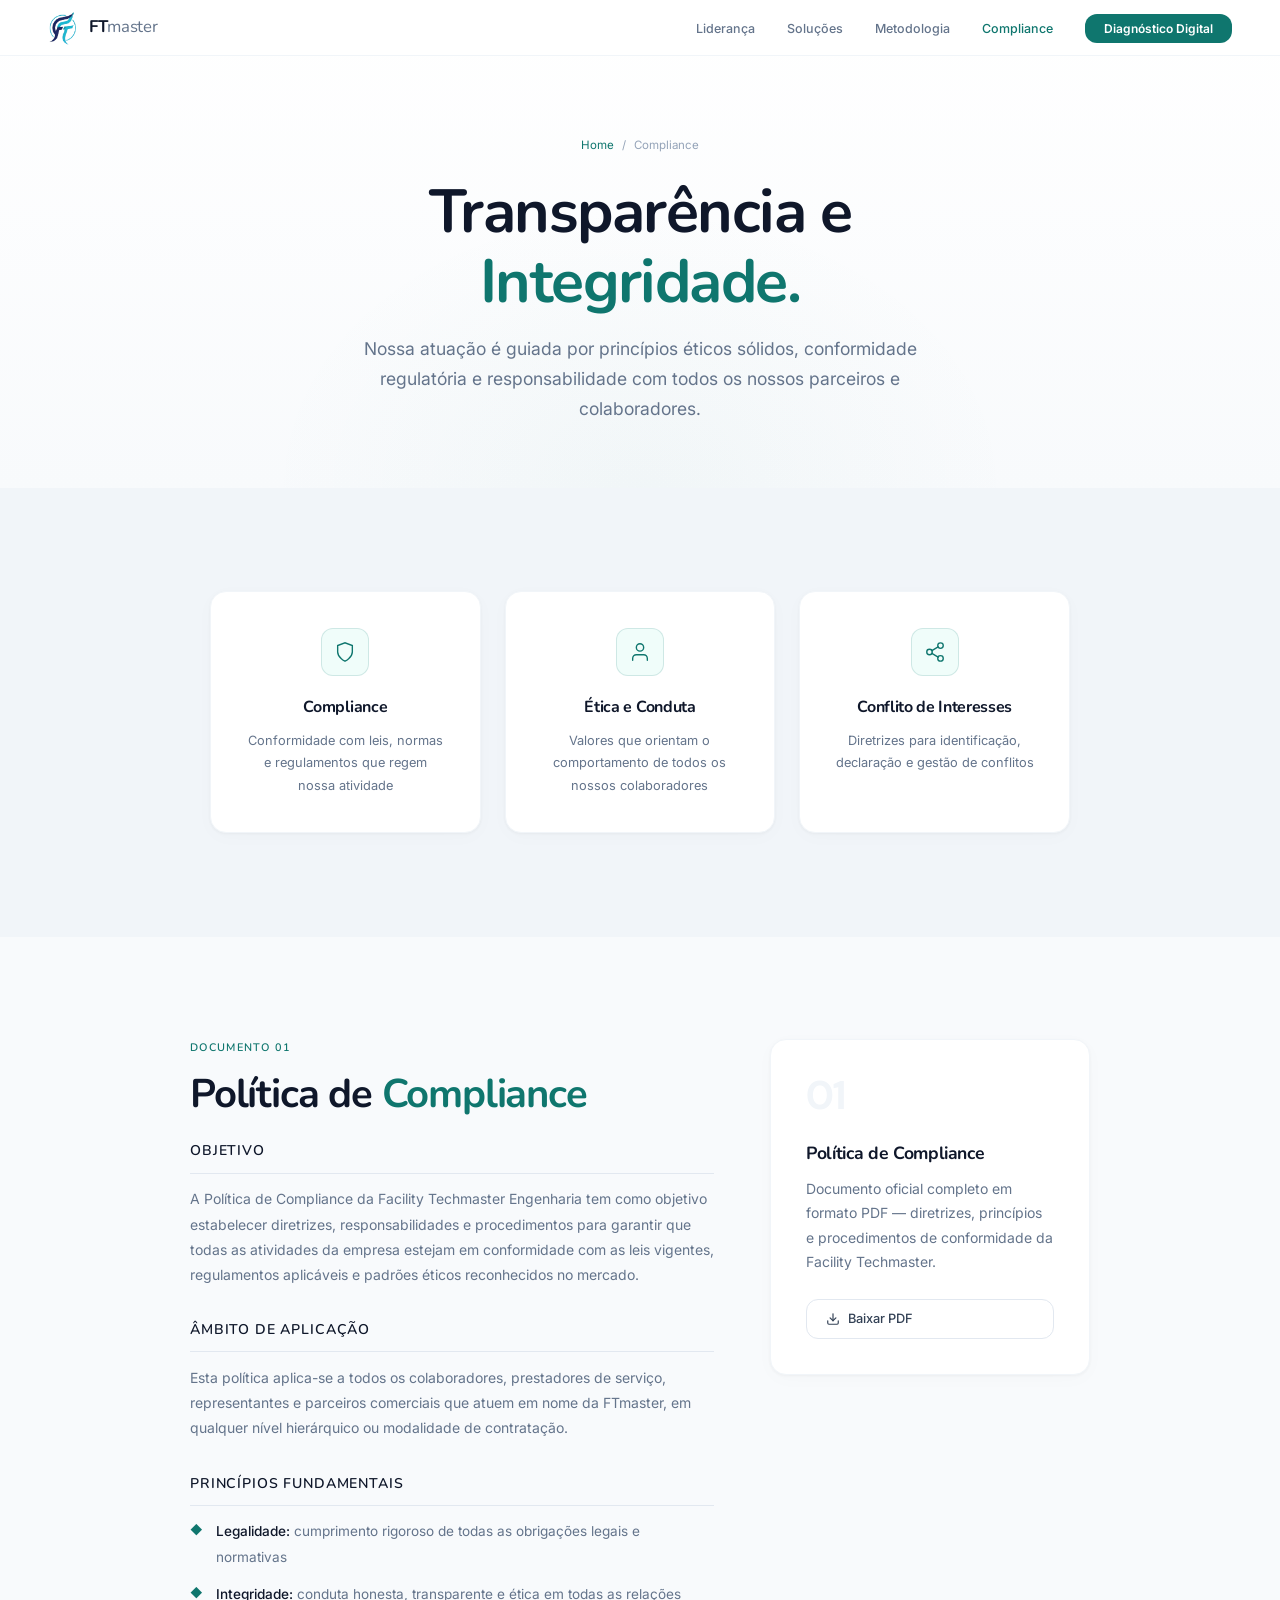
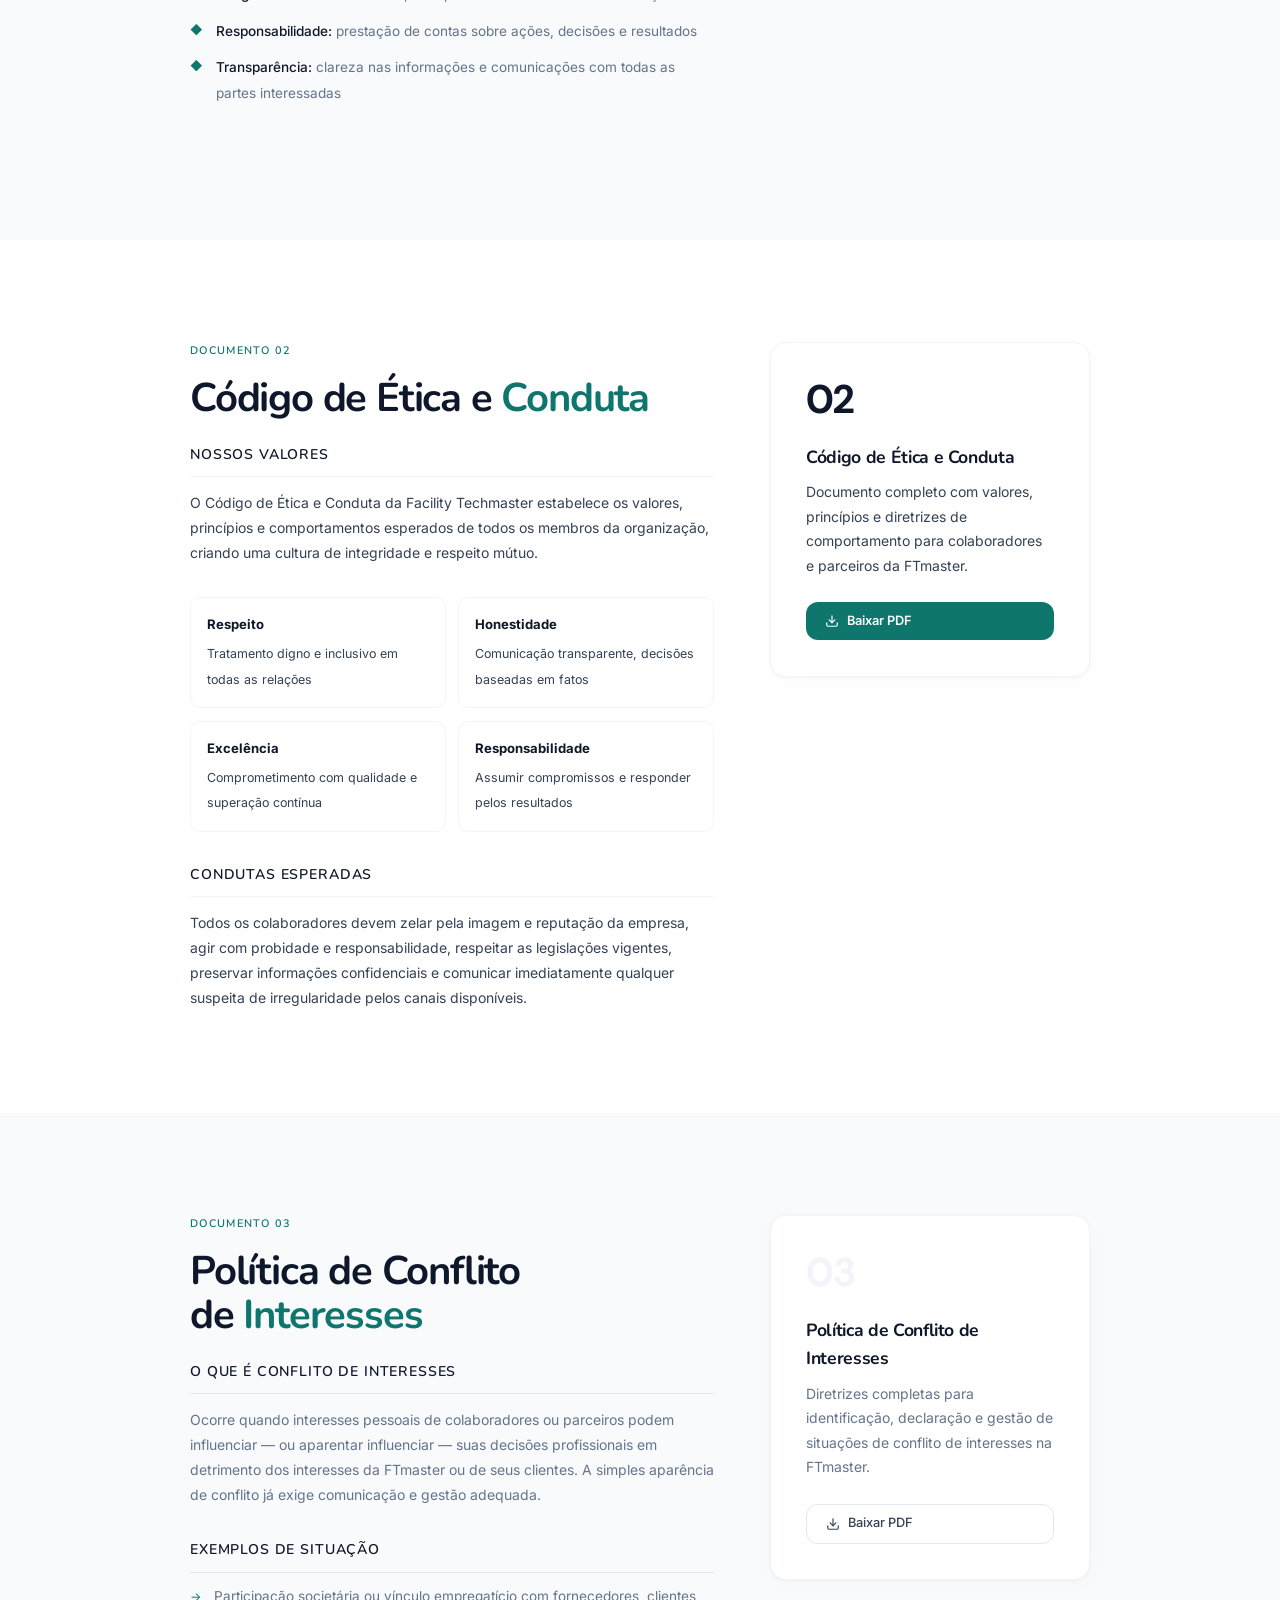
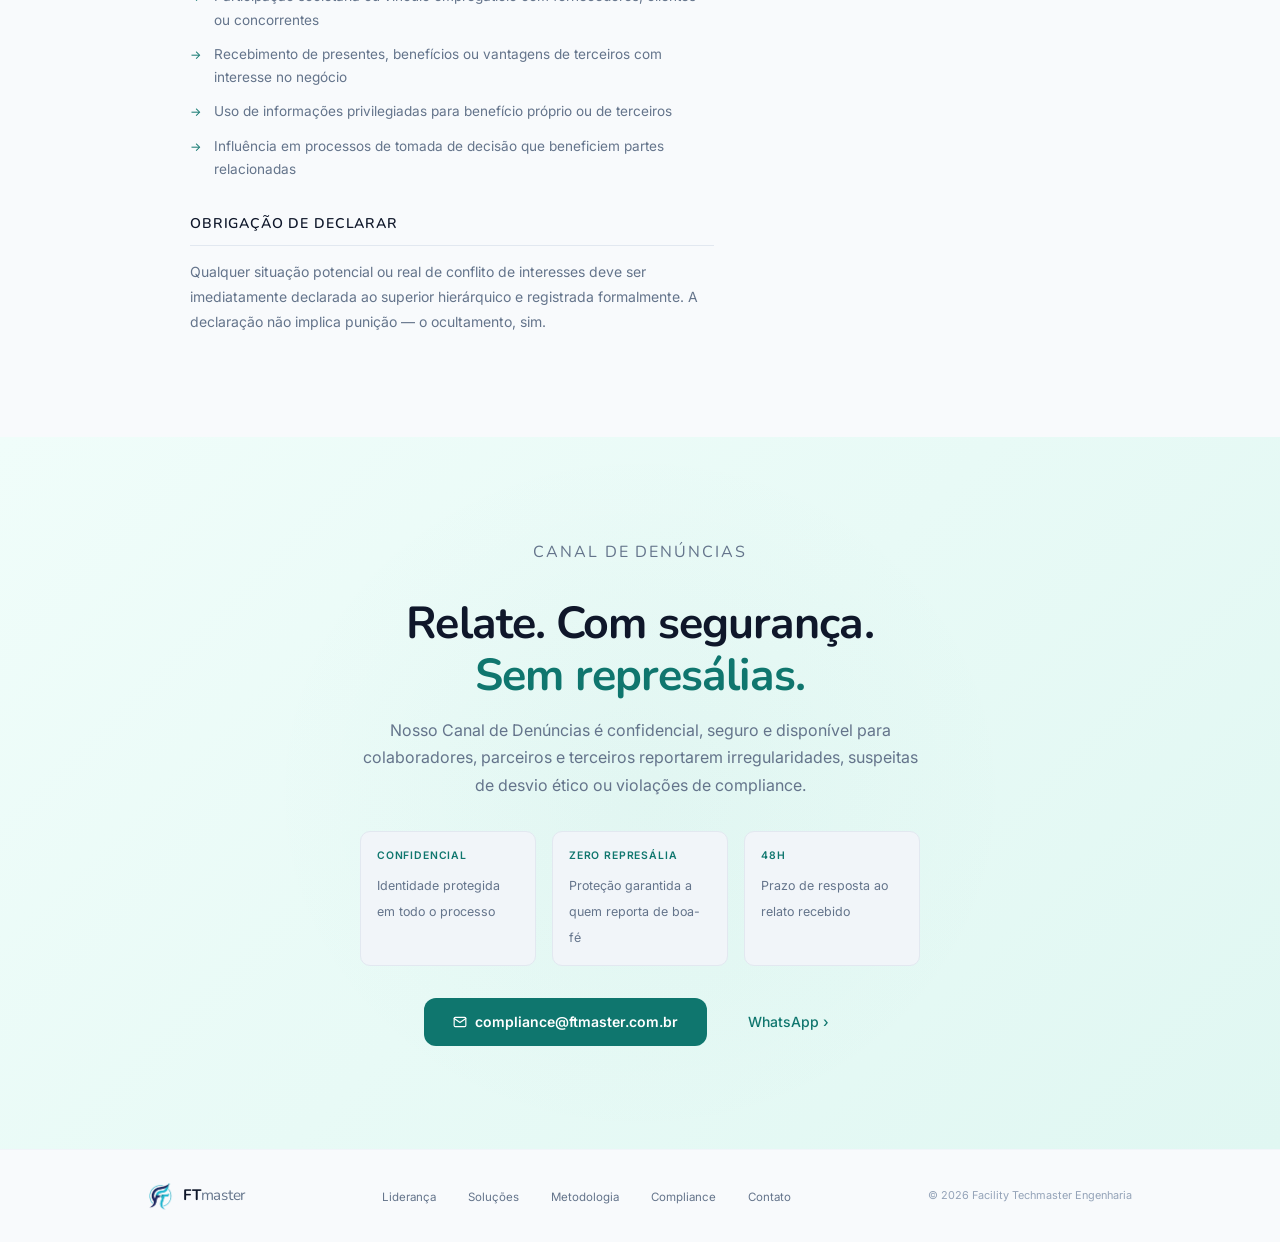
==== commit d122941f: "Redesign visual: tema light com paleta acolhedora - Fundo branco com seções alternando branco/cinza " ====
--- a/compliance.html
+++ b/compliance.html
@@ -7,7 +7,7 @@
 <meta name="description" content="Política de Compliance, Código de Ética e Conduta e Política de Conflito de Interesses da Facility Techmaster Engenharia.">
 <link rel="preconnect" href="https://fonts.googleapis.com">
 <link rel="preconnect" href="https://fonts.gstatic.com" crossorigin>
-<link href="https://fonts.googleapis.com/css2?family=Sora:wght@300;400;500;600;700&family=Plus+Jakarta+Sans:ital,wght@0,300;0,400;0,500;0,600;1,400&display=swap" rel="stylesheet">
+<link href="https://fonts.googleapis.com/css2?family=Nunito:wght@400;500;600;700&family=Inter:wght@300;400;500;600&family=DM+Sans:opsz,wght@9..40,700&display=swap" rel="stylesheet">
 <link rel="stylesheet" href="styles.css">
 </head>
 <body>
@@ -43,24 +43,24 @@
 <!-- PILARES (3 cards) -->
 <section class="section-mid">
   <div class="container">
-    <div style="display:grid; grid-template-columns: repeat(3, 1fr); gap: 1.25rem; max-width: 860px; margin: 0 auto;">
+    <div class="grid-3" style="max-width: 860px; margin: 0 auto;">
       <div class="leader-card fade-in fd1" style="text-align:center;">
         <div style="width:48px;height:48px;background:var(--accent-subtle);border:0.5px solid var(--accent-border);border-radius:12px;display:flex;align-items:center;justify-content:center;margin: 0 auto 1.2rem;">
-          <svg width="22" height="22" viewBox="0 0 24 24" fill="none" stroke="var(--accent)" stroke-width="1.5" stroke-linecap="round"><path d="M12 22s8-4 8-10V5l-8-3-8 3v7c0 6 8 10 8 10z"/></svg>
+          <svg width="22" height="22" viewBox="0 0 24 24" fill="none" stroke="var(--primary)" stroke-width="1.5" stroke-linecap="round"><path d="M12 22s8-4 8-10V5l-8-3-8 3v7c0 6 8 10 8 10z"/></svg>
         </div>
         <h3 style="font-size:1rem;">Compliance</h3>
         <p style="font-size:0.8rem;">Conformidade com leis, normas e regulamentos que regem nossa atividade</p>
       </div>
       <div class="leader-card fade-in fd2" style="text-align:center;">
         <div style="width:48px;height:48px;background:var(--accent-subtle);border:0.5px solid var(--accent-border);border-radius:12px;display:flex;align-items:center;justify-content:center;margin: 0 auto 1.2rem;">
-          <svg width="22" height="22" viewBox="0 0 24 24" fill="none" stroke="var(--accent)" stroke-width="1.5" stroke-linecap="round"><circle cx="12" cy="7" r="4"/><path d="M20 21v-2a4 4 0 0 0-4-4H8a4 4 0 0 0-4 4v2"/></svg>
+          <svg width="22" height="22" viewBox="0 0 24 24" fill="none" stroke="var(--primary)" stroke-width="1.5" stroke-linecap="round"><circle cx="12" cy="7" r="4"/><path d="M20 21v-2a4 4 0 0 0-4-4H8a4 4 0 0 0-4 4v2"/></svg>
         </div>
         <h3 style="font-size:1rem;">Ética e Conduta</h3>
         <p style="font-size:0.8rem;">Valores que orientam o comportamento de todos os nossos colaboradores</p>
       </div>
       <div class="leader-card fade-in fd3" style="text-align:center;">
         <div style="width:48px;height:48px;background:var(--accent-subtle);border:0.5px solid var(--accent-border);border-radius:12px;display:flex;align-items:center;justify-content:center;margin: 0 auto 1.2rem;">
-          <svg width="22" height="22" viewBox="0 0 24 24" fill="none" stroke="var(--accent)" stroke-width="1.5" stroke-linecap="round"><circle cx="18" cy="5" r="3"/><circle cx="6" cy="12" r="3"/><circle cx="18" cy="19" r="3"/><line x1="8.59" y1="13.51" x2="15.42" y2="17.49"/><line x1="15.41" y1="6.51" x2="8.59" y2="10.49"/></svg>
+          <svg width="22" height="22" viewBox="0 0 24 24" fill="none" stroke="var(--primary)" stroke-width="1.5" stroke-linecap="round"><circle cx="18" cy="5" r="3"/><circle cx="6" cy="12" r="3"/><circle cx="18" cy="19" r="3"/><line x1="8.59" y1="13.51" x2="15.42" y2="17.49"/><line x1="15.41" y1="6.51" x2="8.59" y2="10.49"/></svg>
         </div>
         <h3 style="font-size:1rem;">Conflito de Interesses</h3>
         <p style="font-size:0.8rem;">Diretrizes para identificação, declaração e gestão de conflitos</p>
@@ -72,34 +72,34 @@
 <!-- POLITICA DE COMPLIANCE -->
 <section class="section-dark" id="compliance">
   <div class="container">
-    <div style="display:grid; grid-template-columns: 1fr 320px; gap: 4rem; align-items: start; max-width: 900px; margin: 0 auto;">
+    <div class="grid-sidebar" style="max-width: 900px; margin: 0 auto;">
       <div class="fade-in">
         <p class="overline">Documento 01</p>
-        <h2 style="font-family:var(--font-heading); font-size: clamp(1.8rem, 3.5vw, 2.5rem); font-weight:700; color:var(--gray-100); letter-spacing:-0.03em; line-height:1.1; margin-bottom:1.5rem;">Política de <span class="gradient-text">Compliance</span></h2>
-
-        <h3 style="font-family:var(--font-heading);font-size:0.88rem;font-weight:600;color:var(--gray-200);text-transform:uppercase;letter-spacing:0.06em;margin-bottom:0.8rem;padding-bottom:0.6rem;border-bottom:0.5px solid var(--dark-border);">Objetivo</h3>
-        <p style="font-size:0.875rem;line-height:1.8;color:var(--gray-500);margin-bottom:2rem;">A Política de Compliance da Facility Techmaster Engenharia tem como objetivo estabelecer diretrizes, responsabilidades e procedimentos para garantir que todas as atividades da empresa estejam em conformidade com as leis vigentes, regulamentos aplicáveis e padrões éticos reconhecidos no mercado.</p>
-
-        <h3 style="font-family:var(--font-heading);font-size:0.88rem;font-weight:600;color:var(--gray-200);text-transform:uppercase;letter-spacing:0.06em;margin-bottom:0.8rem;padding-bottom:0.6rem;border-bottom:0.5px solid var(--dark-border);">Âmbito de Aplicação</h3>
-        <p style="font-size:0.875rem;line-height:1.8;color:var(--gray-500);margin-bottom:2rem;">Esta política aplica-se a todos os colaboradores, prestadores de serviço, representantes e parceiros comerciais que atuem em nome da FTmaster, em qualquer nível hierárquico ou modalidade de contratação.</p>
-
-        <h3 style="font-family:var(--font-heading);font-size:0.88rem;font-weight:600;color:var(--gray-200);text-transform:uppercase;letter-spacing:0.06em;margin-bottom:0.8rem;padding-bottom:0.6rem;border-bottom:0.5px solid var(--dark-border);">Princípios Fundamentais</h3>
+        <h2 style="font-family:var(--font-heading); font-size: clamp(1.8rem, 3.5vw, 2.5rem); font-weight:700; color:var(--text-primary); letter-spacing:-0.03em; line-height:1.1; margin-bottom:1.5rem;">Política de <span class="gradient-text">Compliance</span></h2>
+
+        <h3 style="font-family:var(--font-heading);font-size:0.88rem;font-weight:600;color:var(--text-primary);text-transform:uppercase;letter-spacing:0.06em;margin-bottom:0.8rem;padding-bottom:0.6rem;border-bottom:0.5px solid var(--border);">Objetivo</h3>
+        <p style="font-size:0.875rem;line-height:1.8;color:var(--text-muted);margin-bottom:2rem;">A Política de Compliance da Facility Techmaster Engenharia tem como objetivo estabelecer diretrizes, responsabilidades e procedimentos para garantir que todas as atividades da empresa estejam em conformidade com as leis vigentes, regulamentos aplicáveis e padrões éticos reconhecidos no mercado.</p>
+
+        <h3 style="font-family:var(--font-heading);font-size:0.88rem;font-weight:600;color:var(--text-primary);text-transform:uppercase;letter-spacing:0.06em;margin-bottom:0.8rem;padding-bottom:0.6rem;border-bottom:0.5px solid var(--border);">Âmbito de Aplicação</h3>
+        <p style="font-size:0.875rem;line-height:1.8;color:var(--text-muted);margin-bottom:2rem;">Esta política aplica-se a todos os colaboradores, prestadores de serviço, representantes e parceiros comerciais que atuem em nome da FTmaster, em qualquer nível hierárquico ou modalidade de contratação.</p>
+
+        <h3 style="font-family:var(--font-heading);font-size:0.88rem;font-weight:600;color:var(--text-primary);text-transform:uppercase;letter-spacing:0.06em;margin-bottom:0.8rem;padding-bottom:0.6rem;border-bottom:0.5px solid var(--border);">Princípios Fundamentais</h3>
         <div style="display:grid;gap:0.7rem;margin-bottom:2rem;">
           <div style="display:flex;gap:0.8rem;align-items:flex-start;">
-            <span style="color:var(--accent);font-size:0.75rem;padding-top:2px;">◆</span>
-            <div><strong style="font-size:0.85rem;color:var(--gray-200);font-weight:500;">Legalidade:</strong><span style="font-size:0.85rem;color:var(--gray-500);"> cumprimento rigoroso de todas as obrigações legais e normativas</span></div>
-          </div>
-          <div style="display:flex;gap:0.8rem;align-items:flex-start;">
-            <span style="color:var(--accent);font-size:0.75rem;padding-top:2px;">◆</span>
-            <div><strong style="font-size:0.85rem;color:var(--gray-200);font-weight:500;">Integridade:</strong><span style="font-size:0.85rem;color:var(--gray-500);"> conduta honesta, transparente e ética em todas as relações</span></div>
-          </div>
-          <div style="display:flex;gap:0.8rem;align-items:flex-start;">
-            <span style="color:var(--accent);font-size:0.75rem;padding-top:2px;">◆</span>
-            <div><strong style="font-size:0.85rem;color:var(--gray-200);font-weight:500;">Responsabilidade:</strong><span style="font-size:0.85rem;color:var(--gray-500);"> prestação de contas sobre ações, decisões e resultados</span></div>
-          </div>
-          <div style="display:flex;gap:0.8rem;align-items:flex-start;">
-            <span style="color:var(--accent);font-size:0.75rem;padding-top:2px;">◆</span>
-            <div><strong style="font-size:0.85rem;color:var(--gray-200);font-weight:500;">Transparência:</strong><span style="font-size:0.85rem;color:var(--gray-500);"> clareza nas informações e comunicações com todas as partes interessadas</span></div>
+            <span style="color:var(--primary);font-size:0.75rem;padding-top:2px;">◆</span>
+            <div><strong style="font-size:0.85rem;color:var(--text-primary);font-weight:500;">Legalidade:</strong><span style="font-size:0.85rem;color:var(--text-muted);"> cumprimento rigoroso de todas as obrigações legais e normativas</span></div>
+          </div>
+          <div style="display:flex;gap:0.8rem;align-items:flex-start;">
+            <span style="color:var(--primary);font-size:0.75rem;padding-top:2px;">◆</span>
+            <div><strong style="font-size:0.85rem;color:var(--text-primary);font-weight:500;">Integridade:</strong><span style="font-size:0.85rem;color:var(--text-muted);"> conduta honesta, transparente e ética em todas as relações</span></div>
+          </div>
+          <div style="display:flex;gap:0.8rem;align-items:flex-start;">
+            <span style="color:var(--primary);font-size:0.75rem;padding-top:2px;">◆</span>
+            <div><strong style="font-size:0.85rem;color:var(--text-primary);font-weight:500;">Responsabilidade:</strong><span style="font-size:0.85rem;color:var(--text-muted);"> prestação de contas sobre ações, decisões e resultados</span></div>
+          </div>
+          <div style="display:flex;gap:0.8rem;align-items:flex-start;">
+            <span style="color:var(--primary);font-size:0.75rem;padding-top:2px;">◆</span>
+            <div><strong style="font-size:0.85rem;color:var(--text-primary);font-weight:500;">Transparência:</strong><span style="font-size:0.85rem;color:var(--text-muted);"> clareza nas informações e comunicações com todas as partes interessadas</span></div>
           </div>
         </div>
       </div>
@@ -122,42 +122,42 @@
 <!-- CÓDIGO DE ÉTICA -->
 <section class="section-light" id="etica">
   <div class="container">
-    <div style="display:grid; grid-template-columns: 1fr 320px; gap: 4rem; align-items: start; max-width: 900px; margin: 0 auto;">
+    <div class="grid-sidebar" style="max-width: 900px; margin: 0 auto;">
       <div class="fade-in">
-        <p class="overline" style="color:var(--accent);">Documento 02</p>
-        <h2 style="font-family:var(--font-heading); font-size: clamp(1.8rem, 3.5vw, 2.5rem); font-weight:700; color:var(--near-black); letter-spacing:-0.03em; line-height:1.1; margin-bottom:1.5rem;">Código de Ética e <span class="accent-color">Conduta</span></h2>
-
-        <h3 style="font-family:var(--font-heading);font-size:0.88rem;font-weight:600;color:var(--near-black);text-transform:uppercase;letter-spacing:0.06em;margin-bottom:0.8rem;padding-bottom:0.6rem;border-bottom:0.5px solid var(--gray-200);">Nossos Valores</h3>
-        <p style="font-size:0.875rem;line-height:1.8;color:var(--gray-600);margin-bottom:2rem;">O Código de Ética e Conduta da Facility Techmaster estabelece os valores, princípios e comportamentos esperados de todos os membros da organização, criando uma cultura de integridade e respeito mútuo.</p>
-
-        <div style="display:grid;grid-template-columns: 1fr 1fr;gap:0.8rem;margin-bottom:2rem;">
-          <div style="padding:1rem;background:var(--pure-white);border:0.5px solid var(--gray-200);border-radius:10px;">
-            <strong style="font-size:0.82rem;color:var(--near-black);display:block;margin-bottom:0.3rem;">Respeito</strong>
-            <span style="font-size:0.78rem;color:var(--gray-600);">Tratamento digno e inclusivo em todas as relações</span>
-          </div>
-          <div style="padding:1rem;background:var(--pure-white);border:0.5px solid var(--gray-200);border-radius:10px;">
-            <strong style="font-size:0.82rem;color:var(--near-black);display:block;margin-bottom:0.3rem;">Honestidade</strong>
-            <span style="font-size:0.78rem;color:var(--gray-600);">Comunicação transparente, decisões baseadas em fatos</span>
-          </div>
-          <div style="padding:1rem;background:var(--pure-white);border:0.5px solid var(--gray-200);border-radius:10px;">
-            <strong style="font-size:0.82rem;color:var(--near-black);display:block;margin-bottom:0.3rem;">Excelência</strong>
-            <span style="font-size:0.78rem;color:var(--gray-600);">Comprometimento com qualidade e superação contínua</span>
-          </div>
-          <div style="padding:1rem;background:var(--pure-white);border:0.5px solid var(--gray-200);border-radius:10px;">
-            <strong style="font-size:0.82rem;color:var(--near-black);display:block;margin-bottom:0.3rem;">Responsabilidade</strong>
-            <span style="font-size:0.78rem;color:var(--gray-600);">Assumir compromissos e responder pelos resultados</span>
-          </div>
-        </div>
-
-        <h3 style="font-family:var(--font-heading);font-size:0.88rem;font-weight:600;color:var(--near-black);text-transform:uppercase;letter-spacing:0.06em;margin-bottom:0.8rem;padding-bottom:0.6rem;border-bottom:0.5px solid var(--gray-200);">Condutas esperadas</h3>
-        <p style="font-size:0.875rem;line-height:1.8;color:var(--gray-600);">Todos os colaboradores devem zelar pela imagem e reputação da empresa, agir com probidade e responsabilidade, respeitar as legislações vigentes, preservar informações confidenciais e comunicar imediatamente qualquer suspeita de irregularidade pelos canais disponíveis.</p>
+        <p class="overline" style="color:var(--primary);">Documento 02</p>
+        <h2 style="font-family:var(--font-heading); font-size: clamp(1.8rem, 3.5vw, 2.5rem); font-weight:700; color:var(--text-primary); letter-spacing:-0.03em; line-height:1.1; margin-bottom:1.5rem;">Código de Ética e <span class="accent-color">Conduta</span></h2>
+
+        <h3 style="font-family:var(--font-heading);font-size:0.88rem;font-weight:600;color:var(--text-primary);text-transform:uppercase;letter-spacing:0.06em;margin-bottom:0.8rem;padding-bottom:0.6rem;border-bottom:0.5px solid var(--border-light);">Nossos Valores</h3>
+        <p style="font-size:0.875rem;line-height:1.8;color:var(--text-secondary);margin-bottom:2rem;">O Código de Ética e Conduta da Facility Techmaster estabelece os valores, princípios e comportamentos esperados de todos os membros da organização, criando uma cultura de integridade e respeito mútuo.</p>
+
+        <div class="grid-2-sub" style="margin-bottom:2rem;">
+          <div style="padding:1rem;background:#ffffff;border:0.5px solid var(--border-light);border-radius:10px;">
+            <strong style="font-size:0.82rem;color:var(--text-primary);display:block;margin-bottom:0.3rem;">Respeito</strong>
+            <span style="font-size:0.78rem;color:var(--text-secondary);">Tratamento digno e inclusivo em todas as relações</span>
+          </div>
+          <div style="padding:1rem;background:#ffffff;border:0.5px solid var(--border-light);border-radius:10px;">
+            <strong style="font-size:0.82rem;color:var(--text-primary);display:block;margin-bottom:0.3rem;">Honestidade</strong>
+            <span style="font-size:0.78rem;color:var(--text-secondary);">Comunicação transparente, decisões baseadas em fatos</span>
+          </div>
+          <div style="padding:1rem;background:#ffffff;border:0.5px solid var(--border-light);border-radius:10px;">
+            <strong style="font-size:0.82rem;color:var(--text-primary);display:block;margin-bottom:0.3rem;">Excelência</strong>
+            <span style="font-size:0.78rem;color:var(--text-secondary);">Comprometimento com qualidade e superação contínua</span>
+          </div>
+          <div style="padding:1rem;background:#ffffff;border:0.5px solid var(--border-light);border-radius:10px;">
+            <strong style="font-size:0.82rem;color:var(--text-primary);display:block;margin-bottom:0.3rem;">Responsabilidade</strong>
+            <span style="font-size:0.78rem;color:var(--text-secondary);">Assumir compromissos e responder pelos resultados</span>
+          </div>
+        </div>
+
+        <h3 style="font-family:var(--font-heading);font-size:0.88rem;font-weight:600;color:var(--text-primary);text-transform:uppercase;letter-spacing:0.06em;margin-bottom:0.8rem;padding-bottom:0.6rem;border-bottom:0.5px solid var(--border-light);">Condutas esperadas</h3>
+        <p style="font-size:0.875rem;line-height:1.8;color:var(--text-secondary);">Todos os colaboradores devem zelar pela imagem e reputação da empresa, agir com probidade e responsabilidade, respeitar as legislações vigentes, preservar informações confidenciais e comunicar imediatamente qualquer suspeita de irregularidade pelos canais disponíveis.</p>
       </div>
 
       <div class="fade-in fd2">
-        <div class="doc-card" style="background:var(--pure-white);border-color:var(--gray-200);">
-          <div class="doc-card__num" style="color:var(--gray-200);">02</div>
-          <h3 style="color:var(--near-black);">Código de Ética e Conduta</h3>
-          <p style="color:var(--gray-600);">Documento completo com valores, princípios e diretrizes de comportamento para colaboradores e parceiros da FTmaster.</p>
+        <div class="doc-card" style="background:#ffffff;border-color:var(--border-light);">
+          <div class="doc-card__num" style="color:var(--text-primary);">02</div>
+          <h3 style="color:var(--text-primary);">Código de Ética e Conduta</h3>
+          <p style="color:var(--text-secondary);">Documento completo com valores, princípios e diretrizes de comportamento para colaboradores e parceiros da FTmaster.</p>
           <a href="assets/codigo-etica-conduta.pdf" download class="btn-fill" style="font-size:0.8rem;padding:0.55rem 1.2rem;">
             <svg width="14" height="14" viewBox="0 0 24 24" fill="none" stroke="currentColor" stroke-width="2" stroke-linecap="round"><path d="M21 15v4a2 2 0 0 1-2 2H5a2 2 0 0 1-2-2v-4"/><polyline points="7 10 12 15 17 10"/><line x1="12" y1="15" x2="12" y2="3"/></svg>
             Baixar PDF
@@ -171,24 +171,24 @@
 <!-- CONFLITO DE INTERESSES -->
 <section class="section-dark" id="conflito">
   <div class="container">
-    <div style="display:grid; grid-template-columns: 1fr 320px; gap: 4rem; align-items: start; max-width: 900px; margin: 0 auto;">
+    <div class="grid-sidebar" style="max-width: 900px; margin: 0 auto;">
       <div class="fade-in">
         <p class="overline">Documento 03</p>
-        <h2 style="font-family:var(--font-heading); font-size: clamp(1.8rem, 3.5vw, 2.5rem); font-weight:700; color:var(--gray-100); letter-spacing:-0.03em; line-height:1.1; margin-bottom:1.5rem;">Política de Conflito<br>de <span class="gradient-text">Interesses</span></h2>
-
-        <h3 style="font-family:var(--font-heading);font-size:0.88rem;font-weight:600;color:var(--gray-200);text-transform:uppercase;letter-spacing:0.06em;margin-bottom:0.8rem;padding-bottom:0.6rem;border-bottom:0.5px solid var(--dark-border);">O que é conflito de interesses</h3>
-        <p style="font-size:0.875rem;line-height:1.8;color:var(--gray-500);margin-bottom:2rem;">Ocorre quando interesses pessoais de colaboradores ou parceiros podem influenciar — ou aparentar influenciar — suas decisões profissionais em detrimento dos interesses da FTmaster ou de seus clientes. A simples aparência de conflito já exige comunicação e gestão adequada.</p>
-
-        <h3 style="font-family:var(--font-heading);font-size:0.88rem;font-weight:600;color:var(--gray-200);text-transform:uppercase;letter-spacing:0.06em;margin-bottom:0.8rem;padding-bottom:0.6rem;border-bottom:0.5px solid var(--dark-border);">Exemplos de situação</h3>
+        <h2 style="font-family:var(--font-heading); font-size: clamp(1.8rem, 3.5vw, 2.5rem); font-weight:700; color:var(--text-primary); letter-spacing:-0.03em; line-height:1.1; margin-bottom:1.5rem;">Política de Conflito<br>de <span class="gradient-text">Interesses</span></h2>
+
+        <h3 style="font-family:var(--font-heading);font-size:0.88rem;font-weight:600;color:var(--text-primary);text-transform:uppercase;letter-spacing:0.06em;margin-bottom:0.8rem;padding-bottom:0.6rem;border-bottom:0.5px solid var(--border);">O que é conflito de interesses</h3>
+        <p style="font-size:0.875rem;line-height:1.8;color:var(--text-muted);margin-bottom:2rem;">Ocorre quando interesses pessoais de colaboradores ou parceiros podem influenciar — ou aparentar influenciar — suas decisões profissionais em detrimento dos interesses da FTmaster ou de seus clientes. A simples aparência de conflito já exige comunicação e gestão adequada.</p>
+
+        <h3 style="font-family:var(--font-heading);font-size:0.88rem;font-weight:600;color:var(--text-primary);text-transform:uppercase;letter-spacing:0.06em;margin-bottom:0.8rem;padding-bottom:0.6rem;border-bottom:0.5px solid var(--border);">Exemplos de situação</h3>
         <div style="display:grid;gap:0.7rem;margin-bottom:2rem;">
-          <div style="display:flex;gap:0.8rem;align-items:flex-start;"><span style="color:var(--accent);font-size:0.75rem;padding-top:2px;">→</span><p style="font-size:0.85rem;line-height:1.7;color:var(--gray-500);margin:0;">Participação societária ou vínculo empregatício com fornecedores, clientes ou concorrentes</p></div>
-          <div style="display:flex;gap:0.8rem;align-items:flex-start;"><span style="color:var(--accent);font-size:0.75rem;padding-top:2px;">→</span><p style="font-size:0.85rem;line-height:1.7;color:var(--gray-500);margin:0;">Recebimento de presentes, benefícios ou vantagens de terceiros com interesse no negócio</p></div>
-          <div style="display:flex;gap:0.8rem;align-items:flex-start;"><span style="color:var(--accent);font-size:0.75rem;padding-top:2px;">→</span><p style="font-size:0.85rem;line-height:1.7;color:var(--gray-500);margin:0;">Uso de informações privilegiadas para benefício próprio ou de terceiros</p></div>
-          <div style="display:flex;gap:0.8rem;align-items:flex-start;"><span style="color:var(--accent);font-size:0.75rem;padding-top:2px;">→</span><p style="font-size:0.85rem;line-height:1.7;color:var(--gray-500);margin:0;">Influência em processos de tomada de decisão que beneficiem partes relacionadas</p></div>
-        </div>
-
-        <h3 style="font-family:var(--font-heading);font-size:0.88rem;font-weight:600;color:var(--gray-200);text-transform:uppercase;letter-spacing:0.06em;margin-bottom:0.8rem;padding-bottom:0.6rem;border-bottom:0.5px solid var(--dark-border);">Obrigação de declarar</h3>
-        <p style="font-size:0.875rem;line-height:1.8;color:var(--gray-500);">Qualquer situação potencial ou real de conflito de interesses deve ser imediatamente declarada ao superior hierárquico e registrada formalmente. A declaração não implica punição — o ocultamento, sim.</p>
+          <div style="display:flex;gap:0.8rem;align-items:flex-start;"><span style="color:var(--primary);font-size:0.75rem;padding-top:2px;">→</span><p style="font-size:0.85rem;line-height:1.7;color:var(--text-muted);margin:0;">Participação societária ou vínculo empregatício com fornecedores, clientes ou concorrentes</p></div>
+          <div style="display:flex;gap:0.8rem;align-items:flex-start;"><span style="color:var(--primary);font-size:0.75rem;padding-top:2px;">→</span><p style="font-size:0.85rem;line-height:1.7;color:var(--text-muted);margin:0;">Recebimento de presentes, benefícios ou vantagens de terceiros com interesse no negócio</p></div>
+          <div style="display:flex;gap:0.8rem;align-items:flex-start;"><span style="color:var(--primary);font-size:0.75rem;padding-top:2px;">→</span><p style="font-size:0.85rem;line-height:1.7;color:var(--text-muted);margin:0;">Uso de informações privilegiadas para benefício próprio ou de terceiros</p></div>
+          <div style="display:flex;gap:0.8rem;align-items:flex-start;"><span style="color:var(--primary);font-size:0.75rem;padding-top:2px;">→</span><p style="font-size:0.85rem;line-height:1.7;color:var(--text-muted);margin:0;">Influência em processos de tomada de decisão que beneficiem partes relacionadas</p></div>
+        </div>
+
+        <h3 style="font-family:var(--font-heading);font-size:0.88rem;font-weight:600;color:var(--text-primary);text-transform:uppercase;letter-spacing:0.06em;margin-bottom:0.8rem;padding-bottom:0.6rem;border-bottom:0.5px solid var(--border);">Obrigação de declarar</h3>
+        <p style="font-size:0.875rem;line-height:1.8;color:var(--text-muted);">Qualquer situação potencial ou real de conflito de interesses deve ser imediatamente declarada ao superior hierárquico e registrada formalmente. A declaração não implica punição — o ocultamento, sim.</p>
       </div>
 
       <div class="fade-in fd2">
@@ -212,18 +212,18 @@
     <p class="overline">Canal de Denúncias</p>
     <h2>Relate. Com segurança.<br><span class="gradient-text">Sem represálias.</span></h2>
     <p>Nosso Canal de Denúncias é confidencial, seguro e disponível para colaboradores, parceiros e terceiros reportarem irregularidades, suspeitas de desvio ético ou violações de compliance.</p>
-    <div style="display:grid; grid-template-columns: repeat(3, 1fr); gap: 1rem; max-width: 580px; margin: 2rem auto; text-align:left;">
-      <div style="padding:1rem;background:rgba(255,255,255,0.04);border:0.5px solid rgba(255,255,255,0.08);border-radius:10px;">
-        <div style="font-size:0.65rem;font-weight:600;text-transform:uppercase;letter-spacing:0.08em;color:var(--accent);margin-bottom:0.5rem;">Confidencial</div>
-        <span style="font-size:0.78rem;color:var(--gray-500);">Identidade protegida em todo o processo</span>
-      </div>
-      <div style="padding:1rem;background:rgba(255,255,255,0.04);border:0.5px solid rgba(255,255,255,0.08);border-radius:10px;">
-        <div style="font-size:0.65rem;font-weight:600;text-transform:uppercase;letter-spacing:0.08em;color:var(--accent);margin-bottom:0.5rem;">Zero Represália</div>
-        <span style="font-size:0.78rem;color:var(--gray-500);">Proteção garantida a quem reporta de boa-fé</span>
-      </div>
-      <div style="padding:1rem;background:rgba(255,255,255,0.04);border:0.5px solid rgba(255,255,255,0.08);border-radius:10px;">
-        <div style="font-size:0.65rem;font-weight:600;text-transform:uppercase;letter-spacing:0.08em;color:var(--accent);margin-bottom:0.5rem;">48h</div>
-        <span style="font-size:0.78rem;color:var(--gray-500);">Prazo de resposta ao relato recebido</span>
+    <div class="grid-3" style="gap: 1rem; max-width: 580px; margin: 2rem auto; text-align:left;">
+      <div style="padding:1rem;background:var(--bg-muted);border:0.5px solid var(--border);border-radius:10px;">
+        <div style="font-size:0.65rem;font-weight:600;text-transform:uppercase;letter-spacing:0.08em;color:var(--primary);margin-bottom:0.5rem;">Confidencial</div>
+        <span style="font-size:0.78rem;color:var(--text-muted);">Identidade protegida em todo o processo</span>
+      </div>
+      <div style="padding:1rem;background:var(--bg-muted);border:0.5px solid var(--border);border-radius:10px;">
+        <div style="font-size:0.65rem;font-weight:600;text-transform:uppercase;letter-spacing:0.08em;color:var(--primary);margin-bottom:0.5rem;">Zero Represália</div>
+        <span style="font-size:0.78rem;color:var(--text-muted);">Proteção garantida a quem reporta de boa-fé</span>
+      </div>
+      <div style="padding:1rem;background:var(--bg-muted);border:0.5px solid var(--border);border-radius:10px;">
+        <div style="font-size:0.65rem;font-weight:600;text-transform:uppercase;letter-spacing:0.08em;color:var(--primary);margin-bottom:0.5rem;">48h</div>
+        <span style="font-size:0.78rem;color:var(--text-muted);">Prazo de resposta ao relato recebido</span>
       </div>
     </div>
     <div class="cta-actions">
--- a/styles.css
+++ b/styles.css
@@ -1,45 +1,80 @@
 /* ============================================================
-   FTmaster — Proposta 2 — Design System
-   Tema: Apple-inspired, dark-first, premium B2B
-   Fontes: Sora (headings) + Plus Jakarta Sans (body)
-   Accent: #2997ff (azul Apple)
+   FTmaster — Design System (Light Theme)
+   Mood: "Engenharia que cuida" — confiável + amigável
+   Fontes: Nunito (headings) + Inter (body) + DM Sans (dados)
+   Primary: #0f766e (teal)   Secondary: #1e3a5f (navy)
    ============================================================ */
 
 :root {
-  --black:          #000000;
-  --near-black:     #1d1d1f;
-  --dark-surface:   #111111;
-  --dark-card:      #161616;
-  --dark-card-2:    #1c1c1e;
-  --dark-border:    #2a2a2a;
-  --gray-700:       #424245;
-  --gray-600:       #6e6e73;
-  --gray-500:       #86868b;
-  --gray-400:       #a1a1a6;
-  --gray-300:       #d2d2d7;
-  --gray-200:       #e8e8ed;
-  --gray-100:       #f5f5f7;
-  --white:          #fbfbfd;
+  /* ── Primary (Teal) ── */
+  --primary:        #0f766e;
+  --primary-hover:  #0d9488;
+  --primary-light:  #14b8a6;
+  --primary-subtle: #f0fdfa;
+  --primary-border: rgba(15, 118, 110, 0.15);
+
+  /* ── Secondary (Navy) ── */
+  --secondary:      #1e3a5f;
+  --secondary-light:#334155;
+
+  /* ── Neutrals ── */
+  --white:          #ffffff;
+  --bg:             #ffffff;
+  --bg-soft:        #f8fafc;
+  --bg-muted:       #f1f5f9;
+  --border:         #e2e8f0;
+  --border-light:   #f1f5f9;
+
+  --text-primary:   #0f172a;
+  --text-secondary: #334155;
+  --text-muted:     #64748b;
+  --text-light:     #94a3b8;
+
+  /* ── Accent (Warm) ── */
+  --accent-warm:    #f59e0b;
+
+  /* ── Semantic ── */
+  --success:        #22c55e;
+  --danger:         #ef4444;
+
+  /* ── Legacy aliases (keep HTML compatibility) ── */
+  --accent:         var(--primary);
+  --accent-hover:   var(--primary-hover);
+  --accent-subtle:  var(--primary-subtle);
+  --accent-border:  var(--primary-border);
+  --near-black:     var(--text-primary);
+  --gray-100:       var(--bg-muted);
+  --gray-200:       var(--border);
+  --gray-300:       var(--text-light);
+  --gray-400:       var(--text-light);
+  --gray-500:       var(--text-muted);
+  --gray-600:       var(--text-secondary);
+  --gray-700:       var(--text-primary);
   --pure-white:     #ffffff;
-  --accent:         #2997ff;
-  --accent-hover:   #60b3ff;
-  --accent-subtle:  rgba(41, 151, 255, 0.08);
-  --accent-border:  rgba(41, 151, 255, 0.15);
-  --success:        #30d158;
-  --warning:        #ffd60a;
-
-  --font-heading: 'Sora', -apple-system, BlinkMacSystemFont, sans-serif;
-  --font-body:    'Plus Jakarta Sans', -apple-system, BlinkMacSystemFont, sans-serif;
-
+  --black:          var(--bg);
+  --dark-surface:   var(--bg-soft);
+  --dark-card:      var(--white);
+  --dark-card-2:    var(--bg-soft);
+  --dark-border:    var(--border);
+
+  /* ── Typography ── */
+  --font-heading: 'Nunito', -apple-system, BlinkMacSystemFont, sans-serif;
+  --font-body:    'Inter', -apple-system, BlinkMacSystemFont, sans-serif;
+  --font-data:    'DM Sans', -apple-system, BlinkMacSystemFont, sans-serif;
+
+  /* ── Misc ── */
   --ease:     cubic-bezier(0.25, 0.46, 0.45, 0.94);
   --ease-out: cubic-bezier(0.16, 1, 0.3, 1);
 
-  --nav-h:    52px;
+  --nav-h:    56px;
   --radius-sm: 8px;
   --radius-md: 12px;
   --radius-lg: 16px;
   --radius-xl: 20px;
   --radius-pill: 980px;
+
+  --card-shadow: 0 1px 3px rgba(0,0,0,0.04), 0 4px 20px rgba(0,0,0,0.02);
+  --card-shadow-hover: 0 8px 32px rgba(0,0,0,0.06);
 }
 
 /* ── Reset ── */
@@ -52,10 +87,10 @@
   -webkit-font-smoothing: antialiased;
   -moz-osx-font-smoothing: grayscale;
   overflow-x: hidden;
-  background: var(--black);
-  color: var(--gray-300);
-}
-::selection { background: rgba(41, 151, 255, 0.25); color: var(--white); }
+  background: var(--bg);
+  color: var(--text-secondary);
+}
+::selection { background: rgba(15, 118, 110, 0.15); color: var(--text-primary); }
 img { max-width: 100%; display: block; }
 a { text-decoration: none; color: inherit; }
 button { cursor: pointer; font-family: var(--font-body); }
@@ -65,10 +100,10 @@
 .container {
   max-width: 1080px;
   margin: 0 auto;
-  padding: 0 clamp(1.5rem, 4vw, 3rem);
-}
-
-/* ── Scroll Reveal (Progressive Enhancement) ── */
+  padding: 0 clamp(1.25rem, 4vw, 3rem);
+}
+
+/* ── Scroll Reveal ── */
 .js-ready .fade-in {
   opacity: 0;
   transform: translateY(24px);
@@ -89,10 +124,6 @@
   0%,100% { opacity: 0.6; transform: scaleY(1); }
   50%     { opacity: 0.15; transform: scaleY(0.5); }
 }
-@keyframes glowPulse {
-  0%,100% { opacity: 0.5; }
-  50%     { opacity: 0.2; }
-}
 
 /* ════════════════════════════════════════════
    NAV
@@ -107,11 +138,11 @@
   display: flex;
   align-items: center;
   justify-content: space-between;
-  background: rgba(0, 0, 0, 0.82);
+  background: rgba(255, 255, 255, 0.85);
   backdrop-filter: saturate(180%) blur(20px);
   -webkit-backdrop-filter: saturate(180%) blur(20px);
   padding: 0 clamp(1.5rem, 4vw, 3rem);
-  border-bottom: 0.5px solid rgba(255,255,255,0.06);
+  border-bottom: 1px solid var(--border-light);
   transition: background 0.3s;
 }
 .nav-logo {
@@ -125,12 +156,12 @@
 }
 .nav-logo-text {
   font-family: var(--font-heading);
-  font-weight: 600;
+  font-weight: 700;
   font-size: 1.05rem;
-  color: var(--gray-100);
+  color: var(--text-primary);
   letter-spacing: -0.02em;
 }
-.nav-logo-text span { font-weight: 300; color: var(--gray-500); }
+.nav-logo-text span { font-weight: 400; color: var(--text-muted); }
 
 .nav-links {
   display: flex;
@@ -138,24 +169,24 @@
   gap: 2rem;
 }
 .nav-links a {
-  font-size: 0.75rem;
-  font-weight: 400;
-  color: var(--gray-400);
+  font-size: 0.78rem;
+  font-weight: 500;
+  color: var(--text-muted);
   transition: color 0.25s;
 }
 .nav-links a:hover,
-.nav-links a.active { color: var(--gray-100); }
+.nav-links a.active { color: var(--primary); }
 
 .nav-cta {
-  font-size: 0.72rem !important;
-  font-weight: 500 !important;
-  color: var(--pure-white) !important;
-  background: var(--accent);
-  padding: 0.4rem 1.1rem;
-  border-radius: var(--radius-pill);
+  font-size: 0.75rem !important;
+  font-weight: 600 !important;
+  color: var(--white) !important;
+  background: var(--primary);
+  padding: 0.45rem 1.2rem;
+  border-radius: var(--radius-md);
   transition: background 0.25s;
 }
-.nav-cta:hover { background: var(--accent-hover) !important; color: var(--pure-white) !important; }
+.nav-cta:hover { background: var(--primary-hover) !important; color: var(--white) !important; }
 
 .nav-hamburger {
   display: none;
@@ -166,8 +197,8 @@
   padding: 6px;
 }
 .nav-hamburger span {
-  width: 18px; height: 1px;
-  background: var(--gray-300);
+  width: 18px; height: 1.5px;
+  background: var(--text-secondary);
   border-radius: 1px;
   transition: all 0.25s;
 }
@@ -178,7 +209,7 @@
   position: fixed;
   inset: 0;
   z-index: 9999;
-  background: rgba(0,0,0,0.97);
+  background: rgba(255,255,255,0.97);
   backdrop-filter: blur(24px);
   flex-direction: column;
   align-items: center;
@@ -192,16 +223,16 @@
 .mobile-overlay a {
   font-family: var(--font-heading);
   font-size: 1.5rem;
-  font-weight: 600;
-  color: var(--gray-200);
+  font-weight: 700;
+  color: var(--text-primary);
   transition: color 0.25s;
 }
-.mobile-overlay a:hover { color: var(--accent); }
+.mobile-overlay a:hover { color: var(--primary); }
 .mobile-close {
   position: absolute;
   top: 1.2rem; right: 1.5rem;
   background: none; border: none;
-  color: var(--gray-500);
+  color: var(--text-muted);
   font-size: 2rem;
   line-height: 1;
 }
@@ -212,73 +243,77 @@
 .overline {
   font-family: var(--font-heading);
   font-size: 0.68rem;
-  font-weight: 500;
+  font-weight: 600;
   letter-spacing: 0.12em;
   text-transform: uppercase;
-  color: var(--accent);
-  margin-bottom: 1.2rem;
+  color: var(--primary);
+  margin-bottom: 1rem;
   display: block;
 }
 .gradient-text {
-  background: linear-gradient(135deg, var(--accent), #68d0ff);
-  -webkit-background-clip: text;
-  -webkit-text-fill-color: transparent;
-  background-clip: text;
-}
-.accent-color { color: var(--accent); }
+  color: var(--primary);
+}
+.accent-color { color: var(--primary); }
 
 /* ════════════════════════════════════════════
    BUTTONS
 ════════════════════════════════════════════ */
 .btn-fill {
+  display: inline-flex;
+  align-items: center;
+  gap: 0.5rem;
+  font-family: var(--font-body);
+  font-size: 0.875rem;
+  font-weight: 600;
+  color: var(--white);
+  background: var(--primary);
+  border: none;
+  padding: 0.8rem 1.8rem;
+  border-radius: var(--radius-md);
+  transition: all 0.25s var(--ease);
+}
+.btn-fill:hover {
+  background: var(--primary-hover);
+  transform: translateY(-1px);
+  box-shadow: 0 4px 16px rgba(15, 118, 110, 0.25);
+}
+.btn-fill svg { width: 14px; height: 14px; transition: transform 0.3s; }
+.btn-fill:hover svg { transform: translateX(2px); }
+
+.btn-ghost {
   display: inline-flex;
   align-items: center;
   gap: 0.5rem;
   font-family: var(--font-body);
   font-size: 0.875rem;
   font-weight: 500;
-  color: var(--pure-white);
-  background: var(--accent);
+  color: var(--primary);
+  background: transparent;
   border: none;
   padding: 0.75rem 1.7rem;
-  border-radius: var(--radius-pill);
-  transition: background 0.3s var(--ease), transform 0.3s var(--ease);
-}
-.btn-fill:hover { background: var(--accent-hover); transform: scale(1.02); }
-.btn-fill svg { width: 14px; height: 14px; transition: transform 0.3s; }
-.btn-fill:hover svg { transform: translateX(2px); }
-
-.btn-ghost {
+  border-radius: var(--radius-md);
+  transition: color 0.25s;
+}
+.btn-ghost:hover { color: var(--primary-hover); }
+
+.btn-outline-light {
   display: inline-flex;
   align-items: center;
   gap: 0.5rem;
   font-family: var(--font-body);
   font-size: 0.875rem;
   font-weight: 500;
-  color: var(--accent);
+  color: var(--text-secondary);
   background: transparent;
-  border: none;
+  border: 1.5px solid var(--border);
   padding: 0.75rem 1.7rem;
-  border-radius: var(--radius-pill);
-  transition: color 0.25s;
-}
-.btn-ghost:hover { color: var(--accent-hover); }
-
-.btn-outline-light {
-  display: inline-flex;
-  align-items: center;
-  gap: 0.5rem;
-  font-family: var(--font-body);
-  font-size: 0.875rem;
-  font-weight: 500;
-  color: var(--gray-200);
-  background: transparent;
-  border: 0.5px solid rgba(255,255,255,0.15);
-  padding: 0.75rem 1.7rem;
-  border-radius: var(--radius-pill);
+  border-radius: var(--radius-md);
   transition: all 0.25s;
 }
-.btn-outline-light:hover { border-color: rgba(255,255,255,0.35); color: var(--white); }
+.btn-outline-light:hover {
+  border-color: var(--primary);
+  color: var(--primary);
+}
 
 /* ════════════════════════════════════════════
    HERO (Home)
@@ -290,7 +325,7 @@
   justify-content: center;
   text-align: center;
   position: relative;
-  background: var(--black);
+  background: linear-gradient(180deg, var(--bg) 0%, var(--bg-soft) 100%);
   overflow: hidden;
   padding-top: var(--nav-h);
 }
@@ -300,7 +335,7 @@
   bottom: 0; left: 50%;
   transform: translateX(-50%);
   width: 70%; height: 55%;
-  background: radial-gradient(ellipse at center bottom, rgba(41, 151, 255, 0.07), transparent 70%);
+  background: radial-gradient(ellipse at center bottom, rgba(15, 118, 110, 0.04), transparent 70%);
   pointer-events: none;
 }
 .hero-content {
@@ -312,10 +347,10 @@
 .hero-eyebrow {
   font-family: var(--font-heading);
   font-size: 0.72rem;
-  font-weight: 500;
+  font-weight: 600;
   letter-spacing: 0.1em;
   text-transform: uppercase;
-  color: var(--gray-500);
+  color: var(--primary);
   margin-bottom: 1.8rem;
   animation: fadeUp 0.7s var(--ease-out) both;
 }
@@ -323,16 +358,16 @@
   font-family: var(--font-heading);
   font-size: clamp(2.8rem, 7vw, 5.2rem);
   font-weight: 700;
-  color: var(--gray-100);
+  color: var(--text-primary);
   line-height: 1.06;
-  letter-spacing: -0.035em;
+  letter-spacing: -0.03em;
   margin-bottom: 1.5rem;
   animation: fadeUp 0.7s 0.08s var(--ease-out) both;
 }
 .hero-sub {
-  font-size: clamp(1rem, 2vw, 1.2rem);
-  font-weight: 300;
-  color: var(--gray-500);
+  font-size: clamp(1rem, 2vw, 1.15rem);
+  font-weight: 400;
+  color: var(--text-muted);
   line-height: 1.7;
   max-width: 560px;
   margin: 0 auto 2.5rem;
@@ -354,7 +389,7 @@
 .hero-scroll span {
   display: block;
   width: 1px; height: 40px;
-  background: linear-gradient(to bottom, var(--gray-700), transparent);
+  background: linear-gradient(to bottom, var(--border), transparent);
   margin: 0 auto;
   animation: scrollPulse 2s ease infinite;
 }
@@ -363,9 +398,9 @@
    METRICS BAR
 ════════════════════════════════════════════ */
 .metrics-bar {
-  background: var(--dark-surface);
-  border-top: 0.5px solid var(--dark-border);
-  border-bottom: 0.5px solid var(--dark-border);
+  background: var(--bg-soft);
+  border-top: 1px solid var(--border-light);
+  border-bottom: 1px solid var(--border-light);
   padding: 3rem 0;
 }
 .metrics-grid {
@@ -375,19 +410,19 @@
   text-align: center;
 }
 .metric h3 {
-  font-family: var(--font-heading);
+  font-family: var(--font-data);
   font-size: clamp(1.6rem, 3vw, 2.5rem);
-  font-weight: 600;
-  color: var(--gray-100);
+  font-weight: 700;
+  color: var(--text-primary);
   letter-spacing: -0.03em;
   line-height: 1;
   margin-bottom: 0.5rem;
 }
-.metric h3 span { color: var(--accent); }
+.metric h3 span { color: var(--primary); }
 .metric p {
   font-size: 0.72rem;
-  font-weight: 400;
-  color: var(--gray-600);
+  font-weight: 500;
+  color: var(--text-light);
   text-transform: uppercase;
   letter-spacing: 0.06em;
 }
@@ -396,159 +431,162 @@
    SECTION WRAPPERS
 ════════════════════════════════════════════ */
 .section-dark {
-  background: var(--black);
-  padding: clamp(5rem, 10vw, 8rem) 0;
+  background: var(--bg-soft);
+  padding: clamp(4rem, 8vw, 7rem) 0;
 }
 .section-mid {
-  background: var(--dark-surface);
-  border-top: 0.5px solid var(--dark-border);
-  border-bottom: 0.5px solid var(--dark-border);
-  padding: clamp(5rem, 10vw, 8rem) 0;
+  background: var(--bg-muted);
+  border-top: 1px solid var(--border-light);
+  border-bottom: 1px solid var(--border-light);
+  padding: clamp(4rem, 8vw, 7rem) 0;
 }
 .section-light {
-  background: var(--gray-100);
-  padding: clamp(5rem, 10vw, 8rem) 0;
+  background: var(--bg);
+  padding: clamp(4rem, 8vw, 7rem) 0;
 }
 .section-header {
   text-align: center;
-  max-width: 680px;
-  margin: 0 auto 4.5rem;
+  max-width: 640px;
+  margin: 0 auto 3.5rem;
 }
 .section-header h2 {
   font-family: var(--font-heading);
-  font-size: clamp(2rem, 4.5vw, 3.2rem);
-  font-weight: 700;
-  letter-spacing: -0.03em;
-  line-height: 1.1;
-  margin-bottom: 1.2rem;
-}
-.section-dark .section-header h2 { color: var(--gray-100); }
-.section-mid .section-header h2  { color: var(--gray-100); }
-.section-light .section-header h2 { color: var(--near-black); }
+  font-size: clamp(1.8rem, 4.5vw, 2.8rem);
+  font-weight: 700;
+  letter-spacing: -0.02em;
+  line-height: 1.15;
+  margin-bottom: 1rem;
+}
+.section-dark .section-header h2,
+.section-mid .section-header h2,
+.section-light .section-header h2 { color: var(--text-primary); }
+
 .section-header p {
-  font-size: 1.05rem;
-  font-weight: 300;
+  font-size: 1rem;
+  font-weight: 400;
   line-height: 1.7;
 }
 .section-dark .section-header p,
-.section-mid .section-header p  { color: var(--gray-500); }
-.section-light .section-header p { color: var(--gray-600); }
+.section-mid .section-header p,
+.section-light .section-header p { color: var(--text-muted); }
 
 /* ════════════════════════════════════════════
    CARDS (Leader)
 ════════════════════════════════════════════ */
 .leader-card {
-  background: var(--dark-card);
-  border: 0.5px solid var(--dark-border);
+  background: var(--white);
+  border: 1px solid var(--border-light);
   border-radius: var(--radius-lg);
-  padding: 2.5rem;
-  transition: all 0.4s var(--ease);
+  padding: 2.2rem;
+  transition: all 0.3s var(--ease);
+  box-shadow: var(--card-shadow);
 }
 .leader-card:hover {
-  border-color: var(--accent-border);
-  transform: translateY(-2px);
+  box-shadow: var(--card-shadow-hover);
+  transform: translateY(-3px);
 }
 .leader-tag {
   display: inline-block;
   font-size: 0.65rem;
-  font-weight: 500;
-  letter-spacing: 0.1em;
+  font-weight: 600;
+  letter-spacing: 0.08em;
   text-transform: uppercase;
-  color: var(--accent);
-  background: var(--accent-subtle);
-  border: 0.5px solid var(--accent-border);
+  color: var(--primary);
+  background: var(--primary-subtle);
+  border: 1px solid var(--primary-border);
   padding: 0.35rem 0.9rem;
   border-radius: var(--radius-pill);
-  margin-bottom: 1.5rem;
+  margin-bottom: 1.2rem;
 }
 .leader-card h3 {
   font-family: var(--font-heading);
-  font-size: 1.25rem;
-  font-weight: 600;
-  color: var(--gray-100);
+  font-size: 1.2rem;
+  font-weight: 700;
+  color: var(--text-primary);
   letter-spacing: -0.02em;
-  margin-bottom: 0.8rem;
+  margin-bottom: 0.6rem;
 }
 .leader-card p {
-  font-size: 0.9rem;
-  line-height: 1.8;
-  color: var(--gray-500);
-}
-.leader-card strong { color: var(--gray-200); font-weight: 500; }
+  font-size: 0.88rem;
+  line-height: 1.75;
+  color: var(--text-muted);
+}
+.leader-card strong { color: var(--text-primary); font-weight: 600; }
 .leader-creds {
   display: flex;
   flex-wrap: wrap;
-  gap: 0.5rem;
-  margin-top: 1.5rem;
+  gap: 0.4rem;
+  margin-top: 1.2rem;
 }
 .leader-creds span {
   font-size: 0.68rem;
-  color: var(--gray-400);
-  background: rgba(255,255,255,0.04);
-  padding: 0.32rem 0.8rem;
-  border-radius: var(--radius-sm);
-  border: 0.5px solid rgba(255,255,255,0.06);
-}
-
-/* ════════════════════════════════════════════
-   SOLUTION CARDS (light bg)
+  font-weight: 500;
+  color: var(--text-muted);
+  background: var(--bg-muted);
+  padding: 0.3rem 0.7rem;
+  border-radius: 6px;
+}
+
+/* ════════════════════════════════════════════
+   SOLUTION CARDS
 ════════════════════════════════════════════ */
 .sol-card {
-  background: var(--pure-white);
+  background: var(--white);
   border-radius: var(--radius-lg);
-  padding: 2.5rem 2rem;
-  border: 0.5px solid var(--gray-200);
-  transition: all 0.4s var(--ease);
+  padding: 2.2rem 1.8rem;
+  border: 1px solid var(--border-light);
+  transition: all 0.3s var(--ease);
+  box-shadow: var(--card-shadow);
 }
 .sol-card:hover {
-  transform: translateY(-4px);
-  box-shadow: 0 16px 48px rgba(0,0,0,0.08);
+  transform: translateY(-3px);
+  box-shadow: var(--card-shadow-hover);
 }
 .sol-num {
-  font-family: var(--font-heading);
-  font-size: 3.5rem;
+  font-family: var(--font-data);
+  font-size: 3rem;
   font-weight: 700;
   line-height: 1;
-  color: var(--gray-200);
+  color: var(--bg-muted);
   letter-spacing: -0.04em;
-  margin-bottom: 1.5rem;
+  margin-bottom: 1rem;
 }
 .sol-card h3 {
   font-family: var(--font-heading);
-  font-size: 1.2rem;
-  font-weight: 600;
-  color: var(--near-black);
+  font-size: 1.15rem;
+  font-weight: 700;
+  color: var(--text-primary);
   letter-spacing: -0.02em;
   margin-bottom: 0.3rem;
   line-height: 1.3;
 }
 .sol-sub {
   font-size: 0.68rem;
-  font-weight: 500;
+  font-weight: 600;
   letter-spacing: 0.06em;
   text-transform: uppercase;
-  color: var(--accent);
-  margin-bottom: 1.2rem;
+  color: var(--primary);
+  margin-bottom: 1rem;
 }
 .sol-card p {
   font-size: 0.875rem;
-  line-height: 1.8;
-  color: var(--gray-600);
+  line-height: 1.75;
+  color: var(--text-muted);
 }
 .sol-tags {
   display: flex;
   flex-wrap: wrap;
   gap: 0.4rem;
-  margin-top: 1.5rem;
+  margin-top: 1.2rem;
 }
 .sol-tags span {
-  font-size: 0.63rem;
+  font-size: 0.65rem;
   font-weight: 500;
-  color: var(--gray-700);
-  background: var(--gray-100);
+  color: var(--text-muted);
+  background: var(--bg-muted);
   padding: 0.3rem 0.7rem;
-  border-radius: 5px;
-  border: 0.5px solid var(--gray-200);
+  border-radius: 6px;
+  border: 1px solid var(--border-light);
 }
 
 /* ════════════════════════════════════════════
@@ -564,7 +602,7 @@
   position: absolute;
   left: 23px; top: 0; bottom: 0;
   width: 1px;
-  background: linear-gradient(to bottom, transparent, var(--dark-border) 10%, var(--dark-border) 90%, transparent);
+  background: linear-gradient(to bottom, transparent, var(--border) 10%, var(--border) 90%, transparent);
 }
 .m-step {
   display: grid;
@@ -576,35 +614,36 @@
 .m-step-dot {
   width: 48px; height: 48px;
   border-radius: 50%;
-  background: var(--dark-card);
-  border: 0.5px solid var(--dark-border);
+  background: var(--white);
+  border: 1.5px solid var(--border);
   display: flex;
   align-items: center;
   justify-content: center;
   font-family: var(--font-heading);
   font-size: 0.85rem;
-  font-weight: 600;
-  color: var(--accent);
+  font-weight: 700;
+  color: var(--primary);
   position: relative;
   z-index: 1;
   transition: all 0.35s;
+  box-shadow: var(--card-shadow);
 }
 .m-step:hover .m-step-dot {
-  border-color: var(--accent);
-  box-shadow: 0 0 0 5px var(--accent-subtle);
+  border-color: var(--primary);
+  box-shadow: 0 0 0 5px var(--primary-subtle);
 }
 .m-step-content h3 {
   font-family: var(--font-heading);
   font-size: 1.1rem;
-  font-weight: 600;
-  color: var(--gray-100);
+  font-weight: 700;
+  color: var(--text-primary);
   margin-bottom: 0.5rem;
   padding-top: 0.15rem;
 }
 .m-step-content p {
   font-size: 0.875rem;
-  line-height: 1.8;
-  color: var(--gray-500);
+  line-height: 1.75;
+  color: var(--text-muted);
 }
 
 /* ════════════════════════════════════════════
@@ -613,8 +652,8 @@
 .advantage-card {
   max-width: 720px;
   margin: 3.5rem auto 0;
-  background: linear-gradient(135deg, rgba(41, 151, 255, 0.04), rgba(41, 151, 255, 0.01));
-  border: 0.5px solid var(--accent-border);
+  background: var(--primary-subtle);
+  border: 1px solid var(--primary-border);
   border-radius: var(--radius-lg);
   padding: 2.5rem;
   text-align: center;
@@ -622,14 +661,14 @@
 .advantage-card h4 {
   font-family: var(--font-heading);
   font-size: 1.15rem;
-  font-weight: 600;
-  color: var(--gray-100);
+  font-weight: 700;
+  color: var(--text-primary);
   margin-bottom: 0.8rem;
 }
 .advantage-card p {
   font-size: 0.9rem;
-  line-height: 1.8;
-  color: var(--gray-400);
+  line-height: 1.75;
+  color: var(--text-muted);
   max-width: 560px;
   margin: 0 auto;
 }
@@ -638,11 +677,10 @@
    CTA SECTION
 ════════════════════════════════════════════ */
 .cta-section {
-  background: var(--dark-surface);
-  padding: clamp(5rem, 10vw, 8rem) 0;
+  background: linear-gradient(135deg, #f0fdfa, #e0f7f2);
+  padding: clamp(4rem, 8vw, 7rem) 0;
   text-align: center;
   position: relative;
-  border-top: 0.5px solid var(--dark-border);
 }
 .cta-section::before {
   content: '';
@@ -650,31 +688,31 @@
   top: 0; left: 50%;
   transform: translateX(-50%);
   width: 60%; height: 100%;
-  background: radial-gradient(ellipse at center, rgba(41, 151, 255, 0.05), transparent 70%);
+  background: radial-gradient(ellipse at center, rgba(15, 118, 110, 0.03), transparent 70%);
   pointer-events: none;
 }
 .cta-inner {
   position: relative;
   z-index: 1;
-  max-width: 600px;
+  max-width: 560px;
   margin: 0 auto;
 }
-.cta-inner .overline { color: var(--gray-600); }
+.cta-inner .overline { color: var(--text-muted); }
 .cta-inner h2 {
   font-family: var(--font-heading);
-  font-size: clamp(2rem, 4vw, 3rem);
-  font-weight: 700;
-  color: var(--gray-100);
-  letter-spacing: -0.03em;
-  line-height: 1.1;
-  margin-bottom: 1.2rem;
+  font-size: clamp(1.8rem, 4vw, 2.8rem);
+  font-weight: 700;
+  color: var(--text-primary);
+  letter-spacing: -0.02em;
+  line-height: 1.15;
+  margin-bottom: 1rem;
 }
 .cta-inner > p {
   font-size: 1rem;
-  font-weight: 300;
-  line-height: 1.75;
-  color: var(--gray-500);
-  margin-bottom: 2.5rem;
+  font-weight: 400;
+  line-height: 1.7;
+  color: var(--text-muted);
+  margin-bottom: 2rem;
 }
 .cta-actions {
   display: flex;
@@ -687,39 +725,40 @@
    COMPLIANCE DOC CARDS
 ════════════════════════════════════════════ */
 .doc-card {
-  background: var(--dark-card);
-  border: 0.5px solid var(--dark-border);
+  background: var(--white);
+  border: 1px solid var(--border-light);
   border-radius: var(--radius-lg);
-  padding: 2.5rem;
-  transition: all 0.4s var(--ease);
+  padding: 2.2rem;
+  transition: all 0.3s var(--ease);
   display: flex;
   flex-direction: column;
+  box-shadow: var(--card-shadow);
 }
 .doc-card:hover {
-  border-color: var(--accent-border);
+  box-shadow: var(--card-shadow-hover);
   transform: translateY(-2px);
 }
 .doc-card__num {
-  font-family: var(--font-heading);
+  font-family: var(--font-data);
   font-size: 2.5rem;
   font-weight: 700;
-  color: var(--dark-border);
+  color: var(--bg-muted);
   letter-spacing: -0.04em;
   margin-bottom: 1.5rem;
   line-height: 1;
 }
 .doc-card h3 {
   font-family: var(--font-heading);
-  font-size: 1.15rem;
-  font-weight: 600;
-  color: var(--gray-100);
+  font-size: 1.1rem;
+  font-weight: 700;
+  color: var(--text-primary);
   margin-bottom: 0.6rem;
   letter-spacing: -0.02em;
 }
 .doc-card p {
   font-size: 0.875rem;
-  line-height: 1.8;
-  color: var(--gray-500);
+  line-height: 1.75;
+  color: var(--text-muted);
   flex: 1;
   margin-bottom: 1.5rem;
 }
@@ -738,15 +777,15 @@
   font-family: var(--font-heading);
   font-size: clamp(1.8rem, 3.5vw, 2.8rem);
   font-weight: 700;
-  color: var(--gray-100);
-  letter-spacing: -0.03em;
-  line-height: 1.1;
-  margin-bottom: 1.2rem;
+  color: var(--text-primary);
+  letter-spacing: -0.02em;
+  line-height: 1.15;
+  margin-bottom: 1rem;
 }
 .contact-info > p {
   font-size: 0.9rem;
-  line-height: 1.8;
-  color: var(--gray-500);
+  line-height: 1.75;
+  color: var(--text-muted);
   margin-bottom: 2.5rem;
 }
 .contact-item {
@@ -761,43 +800,44 @@
   display: flex;
   align-items: center;
   justify-content: center;
-  background: var(--accent-subtle);
-  border: 0.5px solid var(--accent-border);
+  background: var(--primary-subtle);
+  border: 1px solid var(--primary-border);
   border-radius: var(--radius-sm);
 }
 .contact-item__icon svg {
   width: 16px; height: 16px;
-  stroke: var(--accent);
+  stroke: var(--primary);
   fill: none;
   stroke-width: 1.8;
 }
 .contact-item h4 {
   font-size: 0.72rem;
-  font-weight: 500;
+  font-weight: 600;
   text-transform: uppercase;
   letter-spacing: 0.08em;
-  color: var(--gray-600);
+  color: var(--text-light);
   margin-bottom: 0.2rem;
 }
 .contact-item p {
   font-size: 0.875rem;
-  color: var(--gray-300);
+  color: var(--text-secondary);
 }
 
 .contact-form {
-  background: var(--dark-card);
-  border: 0.5px solid var(--dark-border);
+  background: var(--white);
+  border: 1px solid var(--border-light);
   border-radius: var(--radius-xl);
   padding: 2.5rem;
+  box-shadow: var(--card-shadow);
 }
 .form-group { margin-bottom: 1.25rem; }
 .form-group label {
   display: block;
   font-size: 0.72rem;
-  font-weight: 500;
+  font-weight: 600;
   text-transform: uppercase;
   letter-spacing: 0.06em;
-  color: var(--gray-500);
+  color: var(--text-muted);
   margin-bottom: 0.5rem;
 }
 .form-group input,
@@ -805,25 +845,26 @@
 .form-group textarea {
   width: 100%;
   padding: 0.75rem 1rem;
-  background: rgba(255,255,255,0.04);
-  border: 0.5px solid var(--dark-border);
+  background: var(--bg-soft);
+  border: 1.5px solid var(--border);
   border-radius: var(--radius-md);
   font-size: 0.875rem;
-  color: var(--gray-200);
+  color: var(--text-primary);
   font-family: var(--font-body);
   transition: border-color 0.2s, box-shadow 0.2s;
 }
 .form-group input::placeholder,
-.form-group textarea::placeholder { color: var(--gray-700); }
+.form-group textarea::placeholder { color: var(--text-light); }
 .form-group input:focus,
 .form-group select:focus,
 .form-group textarea:focus {
   outline: none;
-  border-color: var(--accent);
-  box-shadow: 0 0 0 3px var(--accent-subtle);
+  border-color: var(--primary);
+  box-shadow: 0 0 0 3px var(--primary-subtle);
+  background: var(--white);
 }
 .form-group textarea { resize: vertical; min-height: 110px; }
-.form-group select option { background: #1c1c1e; }
+.form-group select option { background: var(--white); }
 .form-row { display: grid; grid-template-columns: 1fr 1fr; gap: 1rem; }
 .form-submit { width: 100%; justify-content: center; margin-top: 0.5rem; }
 
@@ -831,8 +872,8 @@
    PAGE HERO (Páginas Internas)
 ════════════════════════════════════════════ */
 .page-hero {
-  padding: calc(var(--nav-h) + 5rem) 0 5rem;
-  background: var(--black);
+  padding: calc(var(--nav-h) + 5rem) 0 4rem;
+  background: linear-gradient(180deg, var(--bg) 0%, var(--bg-soft) 100%);
   position: relative;
   overflow: hidden;
   text-align: center;
@@ -843,7 +884,7 @@
   bottom: 0; left: 50%;
   transform: translateX(-50%);
   width: 60%; height: 60%;
-  background: radial-gradient(ellipse at center bottom, rgba(41, 151, 255, 0.06), transparent 70%);
+  background: radial-gradient(ellipse at center bottom, rgba(15, 118, 110, 0.03), transparent 70%);
   pointer-events: none;
 }
 .page-hero__inner { position: relative; z-index: 1; max-width: 760px; margin: 0 auto; }
@@ -853,26 +894,26 @@
   justify-content: center;
   gap: 0.5rem;
   font-size: 0.72rem;
-  color: var(--gray-600);
+  color: var(--text-light);
   margin-bottom: 1.5rem;
 }
-.page-hero .breadcrumb a { color: var(--accent); transition: color 0.2s; }
-.page-hero .breadcrumb a:hover { color: var(--accent-hover); }
+.page-hero .breadcrumb a { color: var(--primary); transition: color 0.2s; }
+.page-hero .breadcrumb a:hover { color: var(--primary-hover); }
 .page-hero h1 {
   font-family: var(--font-heading);
   font-size: clamp(2.2rem, 5vw, 3.8rem);
   font-weight: 700;
-  color: var(--gray-100);
-  letter-spacing: -0.033em;
-  line-height: 1.1;
-  margin-bottom: 1.2rem;
+  color: var(--text-primary);
+  letter-spacing: -0.025em;
+  line-height: 1.15;
+  margin-bottom: 1rem;
   animation: fadeUp 0.7s var(--ease-out) both;
 }
 .page-hero p {
-  font-size: clamp(0.95rem, 1.8vw, 1.15rem);
-  font-weight: 300;
+  font-size: clamp(0.95rem, 1.8vw, 1.1rem);
+  font-weight: 400;
   line-height: 1.7;
-  color: var(--gray-500);
+  color: var(--text-muted);
   max-width: 560px;
   margin: 0 auto;
   animation: fadeUp 0.7s 0.1s var(--ease-out) both;
@@ -888,17 +929,17 @@
   padding: 2.5rem 0 0;
 }
 .leadership-quote blockquote {
-  font-size: 1.15rem;
-  font-weight: 300;
+  font-size: 1.1rem;
+  font-weight: 400;
   font-style: italic;
-  color: var(--gray-300);
+  color: var(--text-secondary);
   line-height: 1.7;
 }
 .leadership-quote cite {
   display: block;
   font-style: normal;
   font-size: 0.75rem;
-  color: var(--gray-600);
+  color: var(--text-light);
   margin-top: 1rem;
 }
 
@@ -906,9 +947,9 @@
    FOOTER
 ════════════════════════════════════════════ */
 .footer {
-  background: var(--black);
+  background: var(--bg-soft);
   padding: 2rem 0;
-  border-top: 0.5px solid var(--dark-border);
+  border-top: 1px solid var(--border-light);
 }
 .footer-inner {
   display: flex;
@@ -925,23 +966,32 @@
 .footer-logo img { height: 28px; width: auto; }
 .footer-logo-text {
   font-family: var(--font-heading);
-  font-weight: 600;
+  font-weight: 700;
   font-size: 0.95rem;
-  color: var(--gray-100);
+  color: var(--text-primary);
   letter-spacing: -0.02em;
 }
-.footer-logo-text span { font-weight: 300; color: var(--gray-500); }
+.footer-logo-text span { font-weight: 400; color: var(--text-muted); }
 .footer-links {
   display: flex;
   gap: 2rem;
 }
 .footer-links a {
   font-size: 0.72rem;
-  color: var(--gray-600);
+  color: var(--text-muted);
   transition: color 0.25s;
 }
-.footer-links a:hover { color: var(--gray-400); }
-.footer-copy { font-size: 0.68rem; color: var(--gray-700); }
+.footer-links a:hover { color: var(--primary); }
+.footer-copy { font-size: 0.68rem; color: var(--text-light); }
+
+/* ════════════════════════════════════════════
+   RESPONSIVE GRID UTILITIES
+════════════════════════════════════════════ */
+.grid-3 { display: grid; grid-template-columns: repeat(3, 1fr); gap: 1.5rem; }
+.grid-2 { display: grid; grid-template-columns: 1fr 1fr; gap: 1.5rem; }
+.grid-2-gap5 { display: grid; grid-template-columns: 1fr 1fr; gap: 4rem; align-items: center; }
+.grid-sidebar { display: grid; grid-template-columns: 1fr 320px; gap: 3.5rem; align-items: start; }
+.grid-2-sub { display: grid; grid-template-columns: 1fr 1fr; gap: 0.8rem; }
 
 /* ════════════════════════════════════════════
    RESPONSIVE
@@ -949,6 +999,8 @@
 @media (max-width: 960px) {
   .metrics-grid { grid-template-columns: repeat(2, 1fr); }
   .contact-grid { grid-template-columns: 1fr; gap: 3rem; }
+  .grid-sidebar { grid-template-columns: 1fr; gap: 2rem; }
+  .grid-2-gap5 { grid-template-columns: 1fr; gap: 2.5rem; }
 }
 @media (max-width: 768px) {
   .nav-links { display: none; }
@@ -958,6 +1010,9 @@
   .form-row { grid-template-columns: 1fr; }
   .footer-inner { flex-direction: column; text-align: center; gap: 0.8rem; }
   .footer-links { flex-wrap: wrap; justify-content: center; }
+  .grid-3 { grid-template-columns: 1fr; }
+  .grid-2 { grid-template-columns: 1fr; }
+  .grid-2-sub { grid-template-columns: 1fr; }
 }
 @media (max-width: 480px) {
   .hero-actions,
